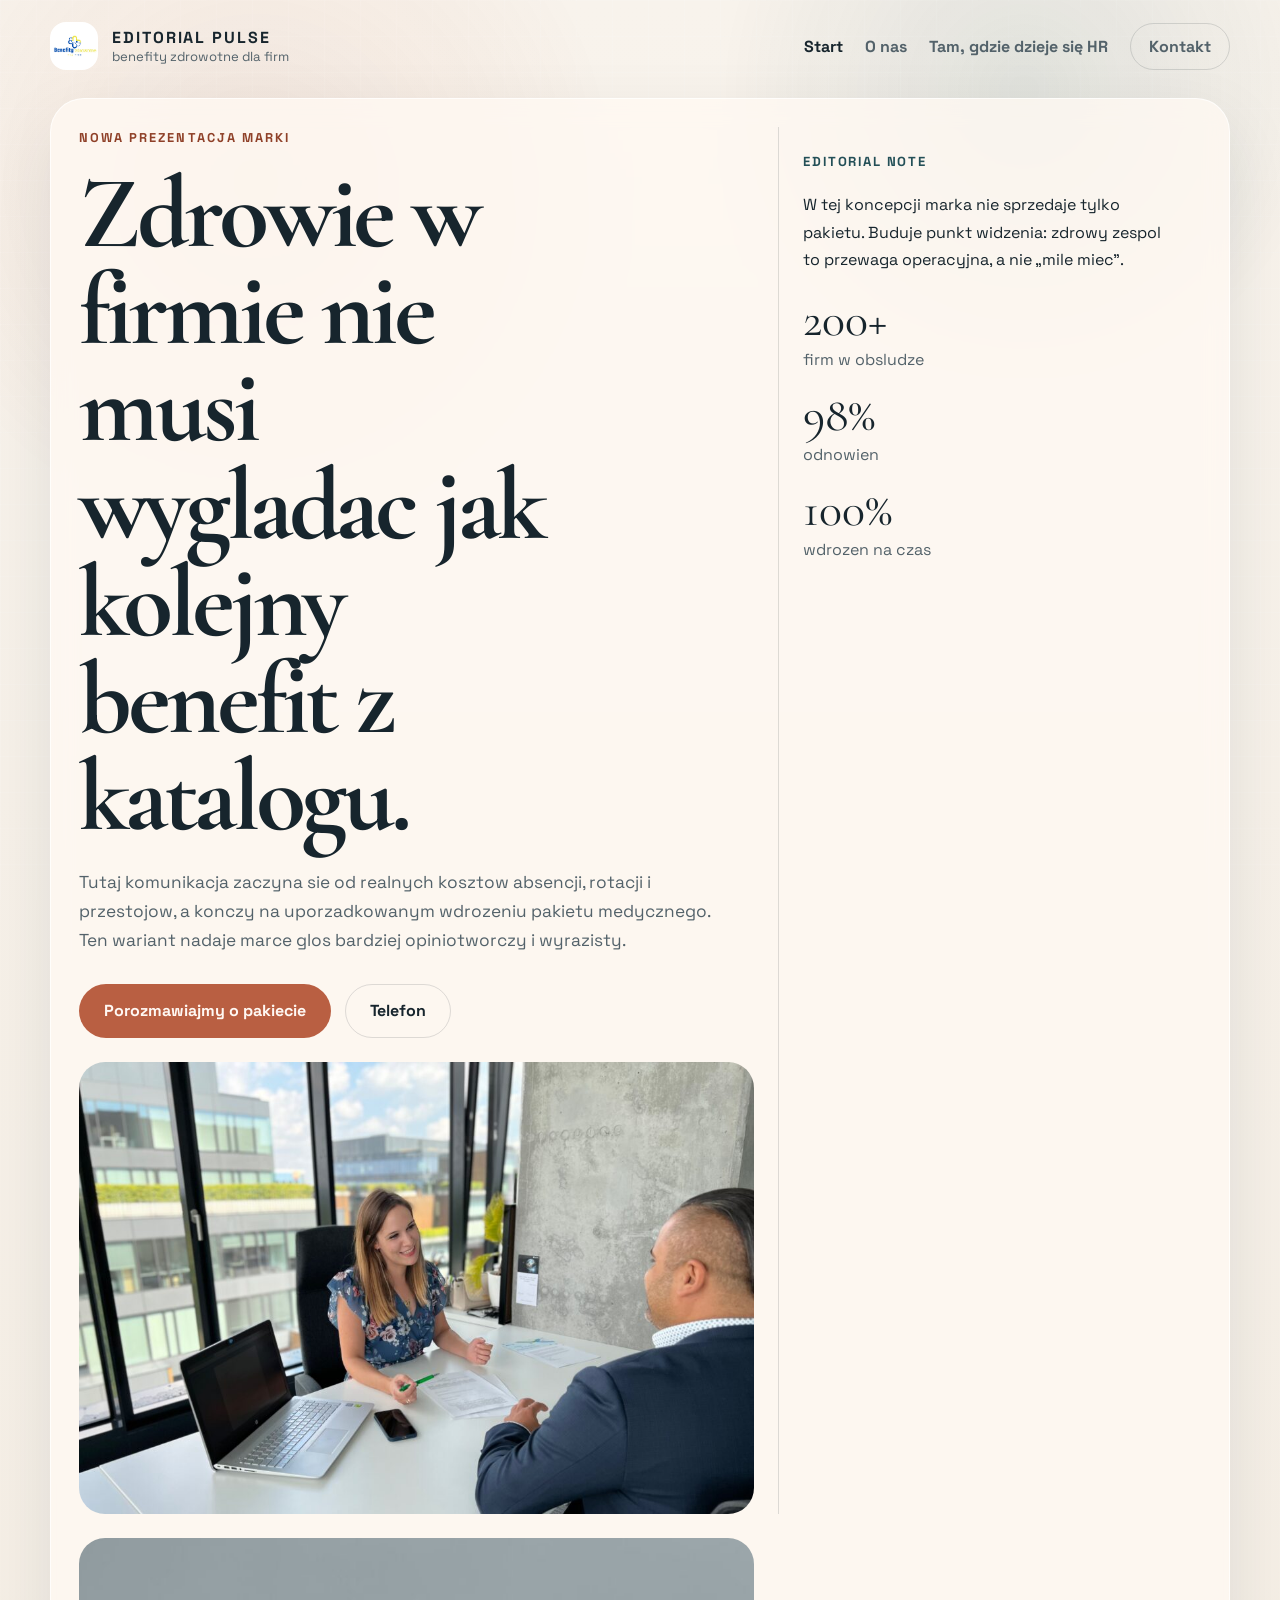
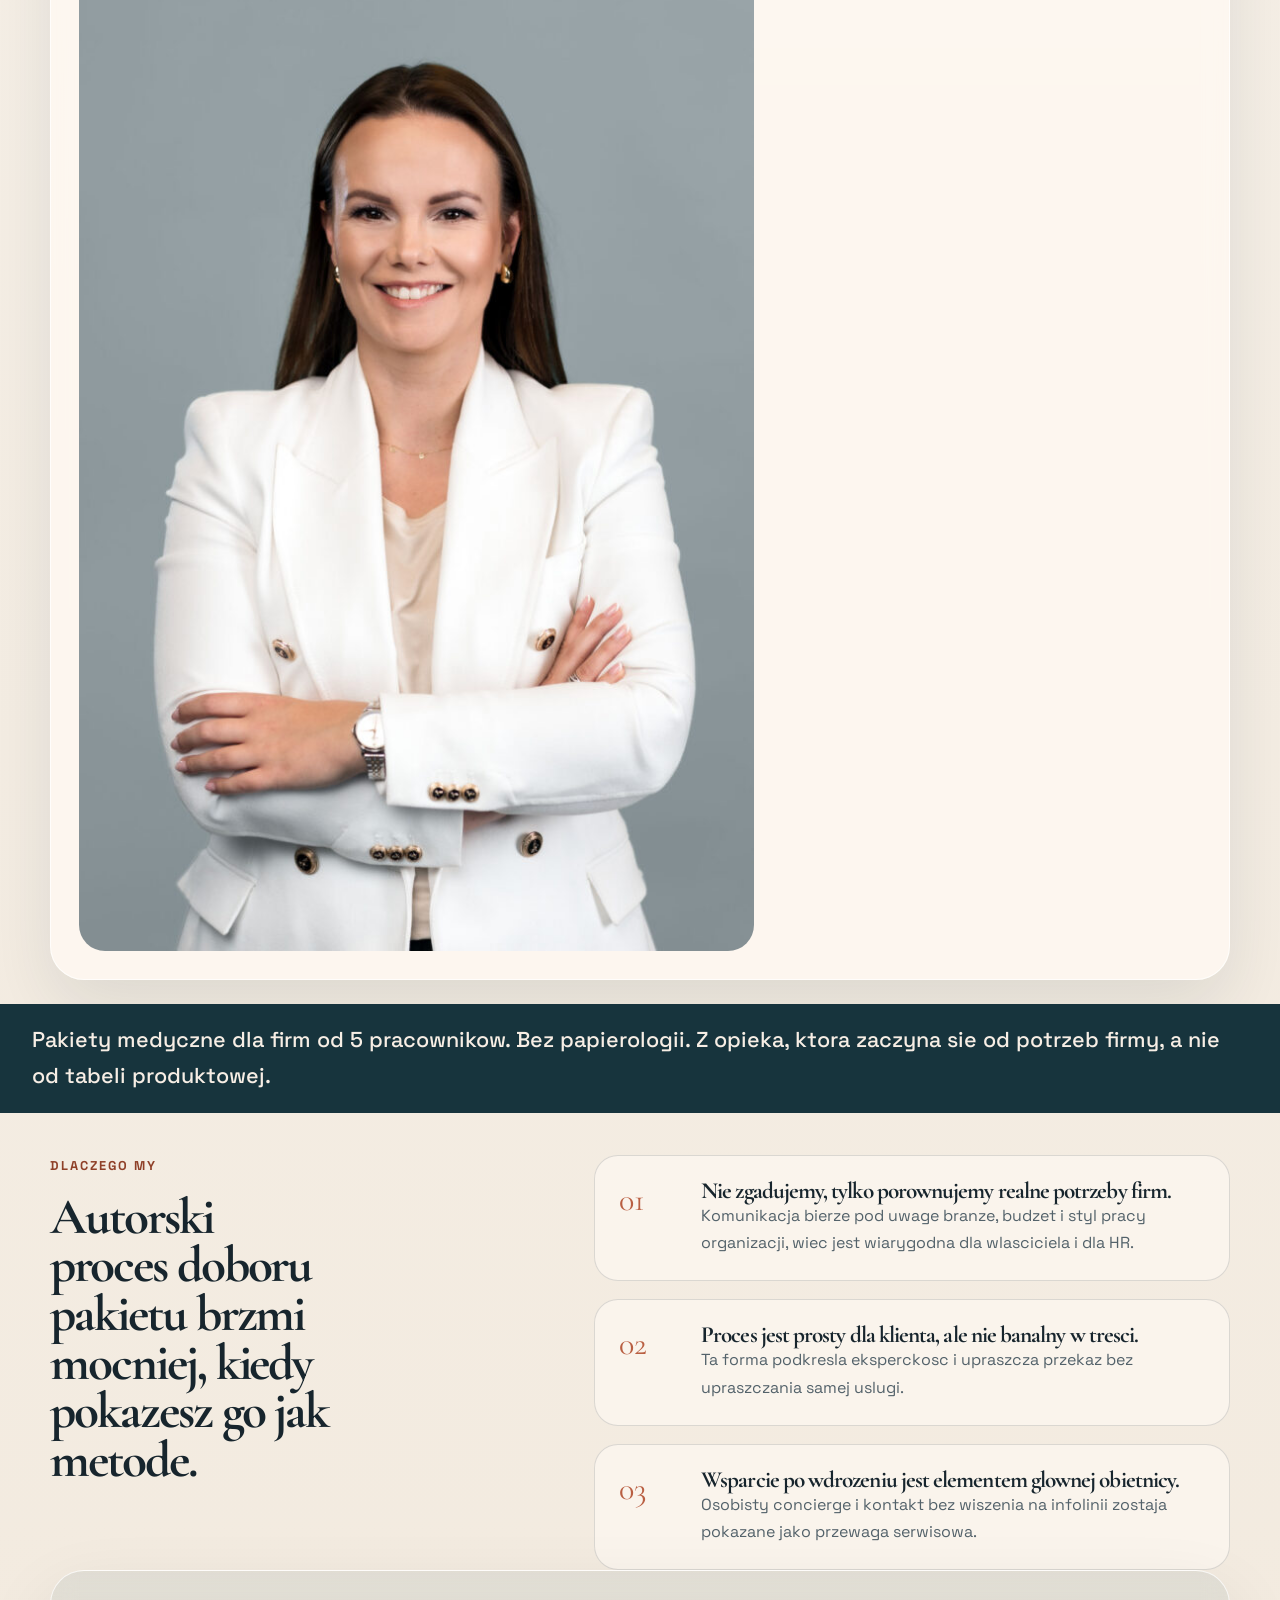
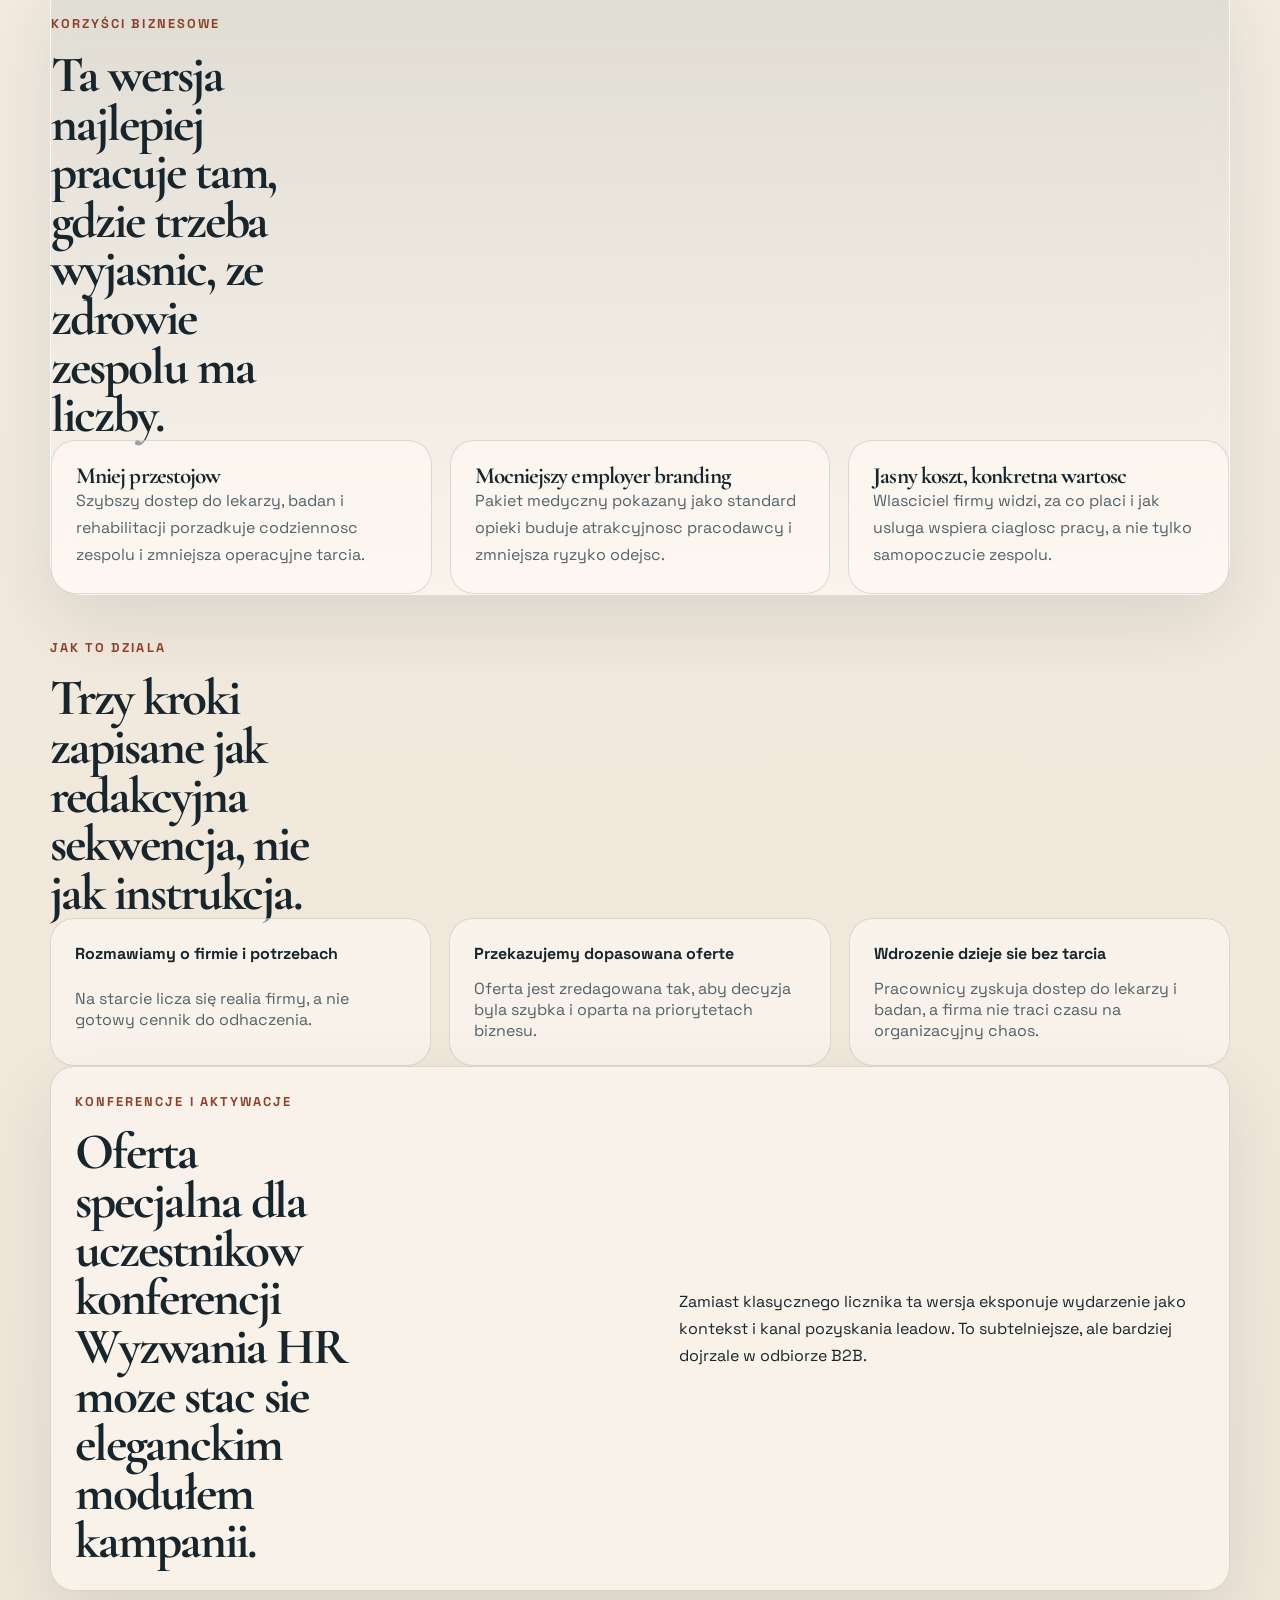
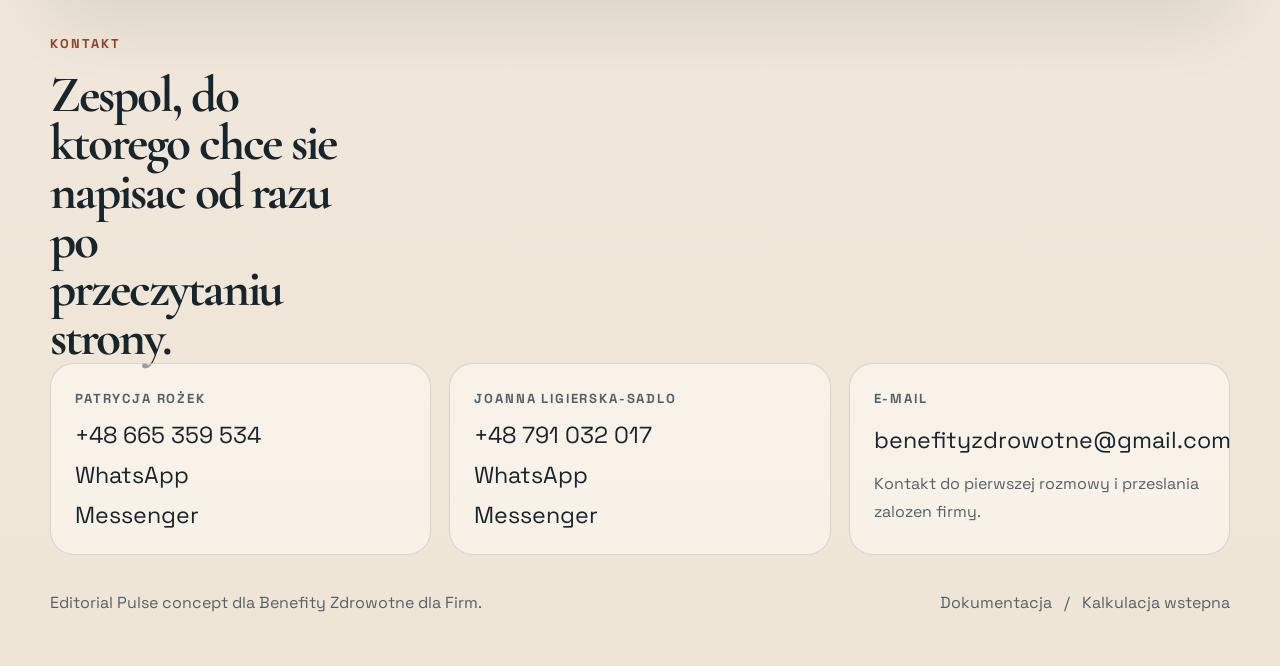
==== index.html @ e49cfc61 "Initial Editorial Pulse concept" ====
<!doctype html>
<html lang="pl">
<head>
  <meta charset="utf-8">
  <meta name="viewport" content="width=device-width, initial-scale=1">
  <title>Benefity Zdrowotne dla Firm | Editorial Pulse</title>
  <meta name="description" content="Editorial Pulse pokazuje markę bardziej opiniotwórczo i storytellingowo, z mocną typografią i nowoczesną narracją B2B.">
  <link rel="preconnect" href="https://fonts.googleapis.com">
  <link rel="preconnect" href="https://fonts.gstatic.com" crossorigin>
  <link href="https://fonts.googleapis.com/css2?family=Cormorant+Garamond:wght@500;600;700&family=Space+Grotesk:wght@400;500;700&display=swap" rel="stylesheet">
  <link rel="stylesheet" href="styles.css">
</head>
<body class="theme-editorial page-home">
  <div class="paper-noise"></div>
  <header class="site-header">
    <a class="brand" href="index.html">
      <img src="assets/Projekt-bez-nazwy.png" alt="Benefity Zdrowotne dla Firm">
      <div>
        <strong>Editorial Pulse</strong>
        <span>benefity zdrowotne dla firm</span>
      </div>
    </a>
    <button class="nav-toggle" type="button" aria-expanded="false" aria-controls="site-nav">Menu</button>
    <nav class="site-nav" id="site-nav" aria-label="Główna nawigacja">
      <a class="active" href="index.html">Start</a>
      <a href="o-nas.html">O nas</a>
      <a href="tam-gdzie-dzieje-sie-hr.html">Tam, gdzie dzieje się HR</a>
      <a class="cta-link" href="#kontakt">Kontakt</a>
    </nav>
  </header>

  <main>
    <section class="hero hero-editorial frame">
      <div class="hero-main">
        <p class="kicker">Nowa prezentacja marki</p>
        <h1>Zdrowie w firmie nie musi wygladac jak kolejny benefit z katalogu.</h1>
        <p class="lead">Tutaj komunikacja zaczyna sie od realnych kosztow absencji, rotacji i przestojow, a konczy na uporzadkowanym wdrozeniu pakietu medycznego. Ten wariant nadaje marce glos bardziej opiniotworczy i wyrazisty.</p>
        <div class="hero-actions">
          <a class="button" href="mailto:benefityzdrowotne@gmail.com">Porozmawiajmy o pakiecie</a>
          <a class="button button-light" href="tel:+48665359534">Telefon</a>
        </div>
      </div>
      <aside class="hero-sidebar">
        <p class="sidebar-label">Editorial note</p>
        <p>W tej koncepcji marka nie sprzedaje tylko pakietu. Buduje punkt widzenia: zdrowy zespol to przewaga operacyjna, a nie „mile miec”.</p>
        <dl>
          <div><dt>200+</dt><dd>firm w obsludze</dd></div>
          <div><dt>98%</dt><dd>odnowien</dd></div>
          <div><dt>100%</dt><dd>wdrozen na czas</dd></div>
        </dl>
      </aside>
      <div class="hero-art hero-art-left">
        <img src="assets/123-1024x686.jpeg" alt="Rozmowa biznesowa">
      </div>
      <div class="hero-art hero-art-right">
        <img src="assets/0Z7A8137-683x1024.jpg" alt="Ekspertka Benefity Zdrowotne dla Firm">
      </div>
    </section>

    <section class="editorial-strip">
      <p>Pakiety medyczne dla firm od 5 pracownikow. Bez papierologii. Z opieka, ktora zaczyna sie od potrzeb firmy, a nie od tabeli produktowej.</p>
    </section>

    <section class="content-block two-column">
      <div class="section-intro">
        <p class="kicker">Dlaczego my</p>
        <h2>Autorski proces doboru pakietu brzmi mocniej, kiedy pokazesz go jak metode.</h2>
      </div>
      <div class="story-list">
        <article>
          <span>01</span>
          <div>
            <h3>Nie zgadujemy, tylko porownujemy realne potrzeby firm.</h3>
            <p>Komunikacja bierze pod uwage branze, budzet i styl pracy organizacji, wiec jest wiarygodna dla wlasciciela i dla HR.</p>
          </div>
        </article>
        <article>
          <span>02</span>
          <div>
            <h3>Proces jest prosty dla klienta, ale nie banalny w tresci.</h3>
            <p>Ta forma podkresla eksperckosc i upraszcza przekaz bez upraszczania samej uslugi.</p>
          </div>
        </article>
        <article>
          <span>03</span>
          <div>
            <h3>Wsparcie po wdrozeniu jest elementem glownej obietnicy.</h3>
            <p>Osobisty concierge i kontakt bez wiszenia na infolinii zostaja pokazane jako przewaga serwisowa.</p>
          </div>
        </article>
      </div>
    </section>

    <section class="content-block frame accent-frame">
      <div class="section-intro compact">
        <p class="kicker">Korzyści biznesowe</p>
        <h2>Ta wersja najlepiej pracuje tam, gdzie trzeba wyjasnic, ze zdrowie zespolu ma liczby.</h2>
      </div>
      <div class="benefit-editorial">
        <article>
          <h3>Mniej przestojow</h3>
          <p>Szybszy dostep do lekarzy, badan i rehabilitacji porzadkuje codziennosc zespolu i zmniejsza operacyjne tarcia.</p>
        </article>
        <article>
          <h3>Mocniejszy employer branding</h3>
          <p>Pakiet medyczny pokazany jako standard opieki buduje atrakcyjnosc pracodawcy i zmniejsza ryzyko odejsc.</p>
        </article>
        <article>
          <h3>Jasny koszt, konkretna wartosc</h3>
          <p>Wlasciciel firmy widzi, za co placi i jak usluga wspiera ciaglosc pracy, a nie tylko samopoczucie zespolu.</p>
        </article>
      </div>
    </section>

    <section class="content-block process-block">
      <div class="section-intro compact">
        <p class="kicker">Jak to dziala</p>
        <h2>Trzy kroki zapisane jak redakcyjna sekwencja, nie jak instrukcja.</h2>
      </div>
      <ol class="process-list">
        <li>
          <strong>Rozmawiamy o firmie i potrzebach</strong>
          <span>Na starcie licza się realia firmy, a nie gotowy cennik do odhaczenia.</span>
        </li>
        <li>
          <strong>Przekazujemy dopasowana oferte</strong>
          <span>Oferta jest zredagowana tak, aby decyzja byla szybka i oparta na priorytetach biznesu.</span>
        </li>
        <li>
          <strong>Wdrozenie dzieje sie bez tarcia</strong>
          <span>Pracownicy zyskuja dostep do lekarzy i badan, a firma nie traci czasu na organizacyjny chaos.</span>
        </li>
      </ol>
    </section>

    <section class="content-block promo-banner frame">
      <div>
        <p class="kicker">Konferencje i aktywacje</p>
        <h2>Oferta specjalna dla uczestnikow konferencji Wyzwania HR moze stac sie eleganckim modułem kampanii.</h2>
      </div>
      <p>Zamiast klasycznego licznika ta wersja eksponuje wydarzenie jako kontekst i kanal pozyskania leadow. To subtelniejsze, ale bardziej dojrzale w odbiorze B2B.</p>
    </section>

    <section class="content-block contacts-block" id="kontakt">
      <div class="section-intro compact">
        <p class="kicker">Kontakt</p>
        <h2>Zespol, do ktorego chce sie napisac od razu po przeczytaniu strony.</h2>
      </div>
      <div class="contact-columns">
        <article>
          <p class="person-label">Patrycja Rożek</p>
          <a href="tel:+48665359534">+48 665 359 534</a>
          <a href="https://wa.me/48665359534">WhatsApp</a>
          <a href="https://m.me/100070211612275">Messenger</a>
        </article>
        <article>
          <p class="person-label">Joanna Ligierska-Sadlo</p>
          <a href="tel:+48791032017">+48 791 032 017</a>
          <a href="https://wa.me/48791032017">WhatsApp</a>
          <a href="https://m.me/100078551106456">Messenger</a>
        </article>
        <article>
          <p class="person-label">E-mail</p>
          <a href="mailto:benefityzdrowotne@gmail.com">benefityzdrowotne@gmail.com</a>
          <p>Kontakt do pierwszej rozmowy i przeslania zalozen firmy.</p>
        </article>
      </div>
    </section>
  </main>

  <footer class="site-footer">
    <p>Editorial Pulse concept dla Benefity Zdrowotne dla Firm.</p>
    <p><a href="docs/DOKUMENTACJA.md">Dokumentacja</a> <span>/</span> <a href="docs/KALKULACJA-WSTEPNA.md">Kalkulacja wstepna</a></p>
  </footer>

  <script src="script.js"></script>
</body>
</html>
---- styles.css ----
:root {
  --paper: #f4efe7;
  --paper-deep: #e9decb;
  --ink: #17252d;
  --ink-soft: #53626a;
  --accent: #b95f42;
  --accent-dark: #8f4028;
  --teal: #234f57;
  --frame: rgba(255, 249, 243, 0.78);
  --line: rgba(23, 37, 45, 0.14);
  --shadow: 0 28px 70px rgba(23, 37, 45, 0.1);
  --radius-xl: 34px;
  --radius-lg: 24px;
  --radius-md: 18px;
  --container: min(1180px, calc(100vw - 40px));
}

* {
  box-sizing: border-box;
}

body {
  margin: 0;
  color: var(--ink);
  font-family: "Space Grotesk", sans-serif;
  background: linear-gradient(180deg, #f8f3ec 0%, #efe5d7 100%);
}

.paper-noise {
  position: fixed;
  inset: 0;
  background:
    radial-gradient(circle at 20% 20%, rgba(185, 95, 66, 0.1), transparent 30%),
    radial-gradient(circle at 80% 10%, rgba(35, 79, 87, 0.12), transparent 24%),
    linear-gradient(rgba(255, 255, 255, 0.12) 1px, transparent 1px),
    linear-gradient(90deg, rgba(255, 255, 255, 0.12) 1px, transparent 1px);
  background-size: auto, auto, 36px 36px, 36px 36px;
  opacity: 0.9;
  pointer-events: none;
}

img {
  display: block;
  max-width: 100%;
}

a {
  color: inherit;
  text-decoration: none;
}

p {
  margin: 0;
  line-height: 1.7;
}

h1,
h2,
h3 {
  margin: 0;
  font-family: "Cormorant Garamond", serif;
  line-height: 0.95;
  letter-spacing: -0.04em;
}

.site-header,
.site-footer,
main > section,
.content-block {
  width: var(--container);
  margin-inline: auto;
  position: relative;
  z-index: 1;
}

.site-header {
  display: flex;
  align-items: center;
  justify-content: space-between;
  gap: 20px;
  padding: 22px 0 10px;
}

.brand {
  display: inline-flex;
  align-items: center;
  gap: 14px;
}

.brand img {
  width: 48px;
  height: 48px;
  border-radius: 16px;
}

.brand strong,
.brand span {
  display: block;
}

.brand strong {
  font-size: 1rem;
  letter-spacing: 0.12em;
  text-transform: uppercase;
}

.brand span {
  color: var(--ink-soft);
  font-size: 0.82rem;
}

.site-nav {
  display: flex;
  gap: 22px;
  align-items: center;
}

.site-nav a {
  font-weight: 700;
  color: var(--ink-soft);
}

.site-nav a.active,
.site-nav a:hover {
  color: var(--ink);
}

.cta-link {
  padding: 12px 18px;
  border-radius: 999px;
  border: 1px solid var(--line);
  color: var(--ink);
}

.nav-toggle {
  display: none;
}

.frame {
  padding: 28px;
  border-radius: var(--radius-xl);
  border: 1px solid rgba(255, 255, 255, 0.75);
  background: var(--frame);
  box-shadow: var(--shadow);
  backdrop-filter: blur(12px);
}

.hero-editorial {
  display: grid;
  grid-template-columns: 1.15fr 0.72fr;
  gap: 24px;
  margin-top: 18px;
}

.hero-main {
  grid-column: 1;
  grid-row: 1;
  padding-right: 12px;
}

.hero-main h1,
.page-head h1 {
  font-size: clamp(3.5rem, 8vw, 6.6rem);
  max-width: 10ch;
}

.lead,
.page-head p:last-child {
  margin-top: 22px;
  max-width: 64ch;
  color: var(--ink-soft);
  font-size: 1.08rem;
}

.kicker {
  margin-bottom: 16px;
  color: var(--accent-dark);
  font-size: 0.8rem;
  font-weight: 700;
  letter-spacing: 0.16em;
  text-transform: uppercase;
}

.hero-actions {
  display: flex;
  flex-wrap: wrap;
  gap: 14px;
  margin-top: 28px;
}

.button {
  display: inline-flex;
  align-items: center;
  justify-content: center;
  min-height: 54px;
  padding: 0 24px;
  border-radius: 999px;
  border: 1px solid transparent;
  background: var(--accent);
  color: #fff8f3;
  font-weight: 700;
}

.button-light {
  background: transparent;
  border-color: var(--line);
  color: var(--ink);
}

.hero-sidebar {
  grid-column: 2;
  grid-row: 1 / span 2;
  display: grid;
  align-content: start;
  gap: 18px;
  padding: 24px;
  border-left: 1px solid var(--line);
}

.sidebar-label,
.person-label {
  color: var(--teal);
  font-size: 0.82rem;
  font-weight: 700;
  letter-spacing: 0.14em;
  text-transform: uppercase;
}

.hero-sidebar dl,
.stats-spread dl {
  display: grid;
  gap: 16px;
  margin: 0;
}

.hero-sidebar dt,
.stats-spread dt {
  font-family: "Cormorant Garamond", serif;
  font-size: 3rem;
}

.hero-sidebar dd,
.stats-spread dd {
  margin: 0;
  color: var(--ink-soft);
}

.hero-art {
  overflow: hidden;
  border-radius: 26px;
}

.hero-art img {
  width: 100%;
  height: 100%;
  object-fit: cover;
}

.hero-art-left {
  min-height: 320px;
}

.hero-art-right {
  min-height: 460px;
}

.editorial-strip {
  width: 100%;
  margin-top: 24px;
  padding: 18px 32px;
  background: #17343d;
  color: #f7eee5;
  font-size: clamp(1rem, 2vw, 1.35rem);
  font-weight: 500;
}

.content-block {
  padding: 42px 0 0;
}

.two-column,
.event-layout,
.team-spread,
.stats-spread {
  display: grid;
  grid-template-columns: 0.9fr 1.1fr;
  gap: 24px;
}

.section-intro h2,
.promo-banner h2,
.event-copy h2,
.profile-card h2 {
  font-size: clamp(2.4rem, 4vw, 4.1rem);
  max-width: 12ch;
}

.story-list,
.benefit-editorial,
.process-list,
.contact-columns,
.event-grid {
  display: grid;
  gap: 18px;
}

.story-list article,
.benefit-editorial article,
.process-list li,
.contact-columns article,
.profile-card,
.stats-spread,
.page-head,
.promo-banner {
  padding: 24px;
  border-radius: var(--radius-lg);
  border: 1px solid var(--line);
  background: rgba(255, 250, 245, 0.58);
}

.story-list article {
  display: grid;
  grid-template-columns: 64px 1fr;
  gap: 18px;
}

.story-list span,
.process-list strong::before {
  color: var(--accent);
  font-size: 2rem;
  font-family: "Cormorant Garamond", serif;
}

.story-list h3,
.benefit-editorial h3,
.contact-columns a,
.profile-card a {
  font-size: 1.45rem;
}

.story-list p,
.benefit-editorial p,
.contact-columns p,
.process-list span,
.profile-card p {
  color: var(--ink-soft);
}

.benefit-editorial {
  grid-template-columns: repeat(3, minmax(0, 1fr));
}

.accent-frame {
  background: linear-gradient(180deg, rgba(35, 79, 87, 0.09) 0%, rgba(255, 250, 245, 0.62) 100%);
}

.process-list {
  list-style: none;
  padding: 0;
  margin: 0;
  grid-template-columns: repeat(3, minmax(0, 1fr));
}

.process-list li {
  display: grid;
  gap: 14px;
}

.promo-banner {
  display: grid;
  grid-template-columns: 1.05fr 0.95fr;
  gap: 22px;
  align-items: center;
}

.contact-columns {
  grid-template-columns: repeat(3, minmax(0, 1fr));
}

.contact-columns article {
  display: grid;
  gap: 10px;
}

.profile-card {
  display: grid;
  grid-template-columns: 1fr 1fr;
  gap: 18px;
  align-items: center;
}

.profile-card-large {
  grid-template-columns: 320px 1fr;
}

.profile-card img {
  width: 100%;
  min-height: 320px;
  height: 100%;
  object-fit: cover;
  border-radius: 22px;
}

.stats-spread {
  align-items: start;
}

.stats-spread dl {
  grid-template-columns: repeat(2, minmax(0, 1fr));
}

.event-grid {
  grid-template-columns: repeat(4, minmax(0, 1fr));
}

.event-grid img {
  width: 100%;
  aspect-ratio: 1;
  object-fit: cover;
  border-radius: 22px;
  box-shadow: 0 18px 40px rgba(23, 37, 45, 0.08);
}

.site-footer {
  display: flex;
  justify-content: space-between;
  gap: 24px;
  padding: 34px 0 50px;
  color: var(--ink-soft);
}

.site-footer span {
  margin-inline: 8px;
}

@media (max-width: 1040px) {
  .hero-editorial,
  .two-column,
  .event-layout,
  .team-spread,
  .stats-spread,
  .promo-banner,
  .profile-card,
  .profile-card-large {
    grid-template-columns: 1fr;
  }

  .benefit-editorial,
  .process-list,
  .contact-columns,
  .event-grid {
    grid-template-columns: repeat(2, minmax(0, 1fr));
  }

  .hero-sidebar {
    grid-column: auto;
    grid-row: auto;
    border-left: 0;
    border-top: 1px solid var(--line);
    padding-inline: 0;
    padding-bottom: 0;
  }
}

@media (max-width: 860px) {
  .nav-toggle {
    display: inline-flex;
    align-items: center;
    justify-content: center;
    min-height: 44px;
    padding: 0 16px;
    border-radius: 999px;
    border: 1px solid var(--line);
    background: rgba(255, 255, 255, 0.7);
  }

  .site-header {
    flex-wrap: wrap;
  }

  .site-nav {
    display: none;
    width: 100%;
    flex-direction: column;
    align-items: stretch;
  }

  .site-nav.is-open {
    display: flex;
  }

  .hero-main h1,
  .page-head h1 {
    max-width: none;
  }
}

@media (max-width: 640px) {
  .site-header,
  .site-footer,
  main > section,
  .content-block {
    width: min(100vw - 24px, var(--container));
  }

  .frame,
  .story-list article,
  .benefit-editorial article,
  .process-list li,
  .contact-columns article,
  .profile-card,
  .stats-spread,
  .page-head,
  .promo-banner {
    padding: 20px;
  }

  .benefit-editorial,
  .process-list,
  .contact-columns,
  .event-grid,
  .stats-spread dl {
    grid-template-columns: 1fr;
  }

  .site-footer {
    flex-direction: column;
  }
}
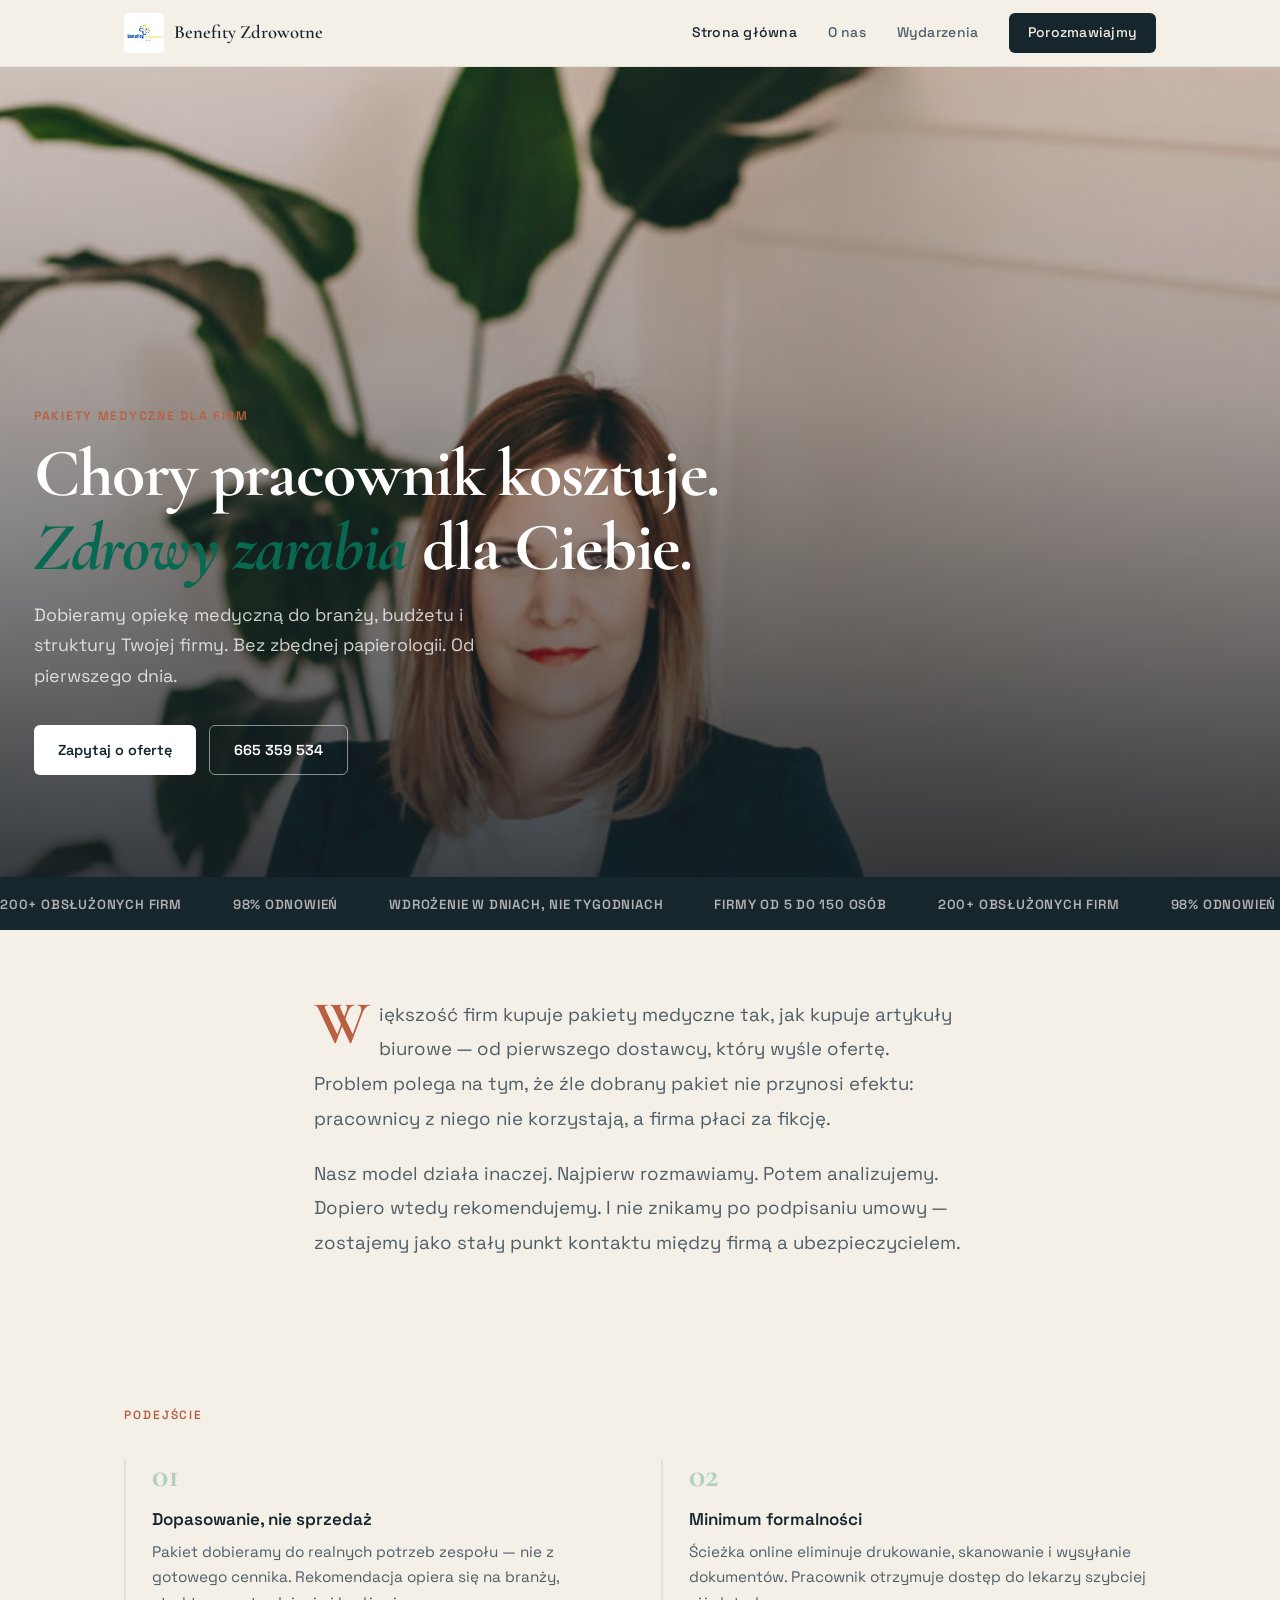
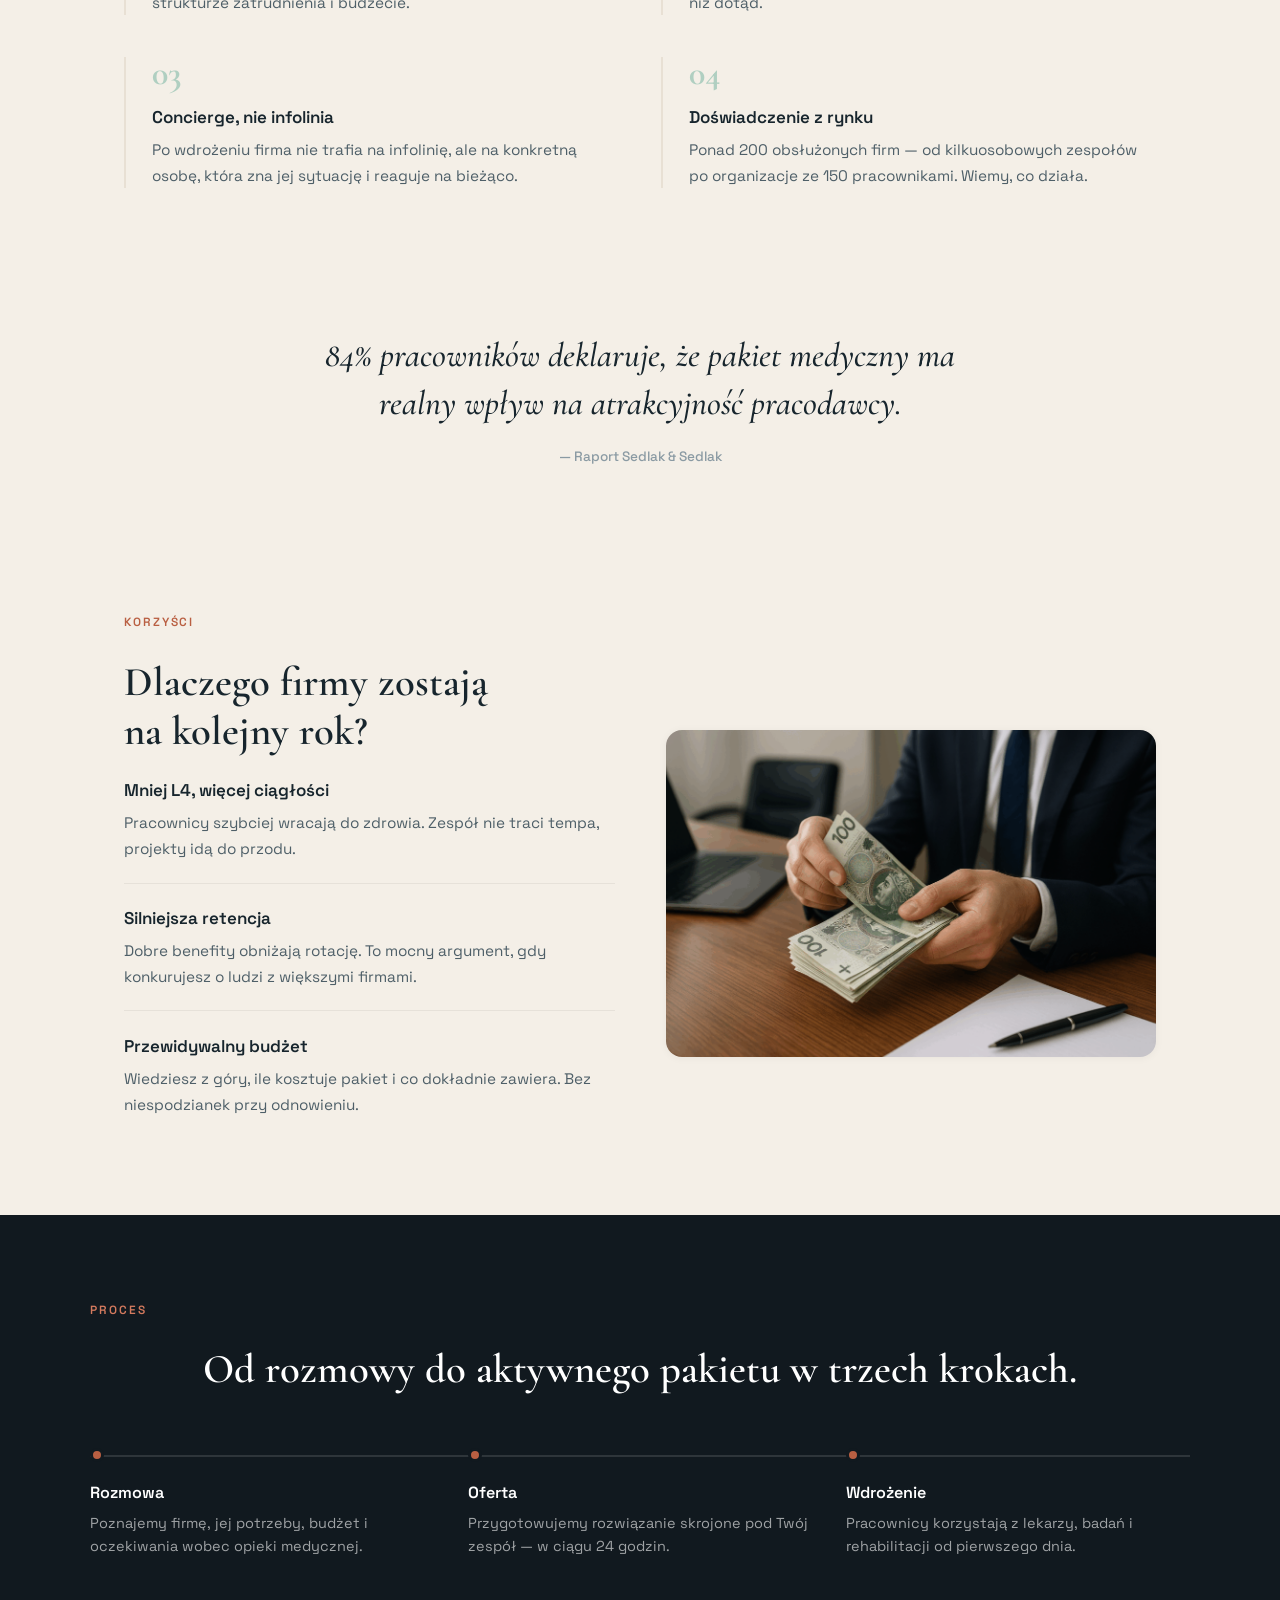
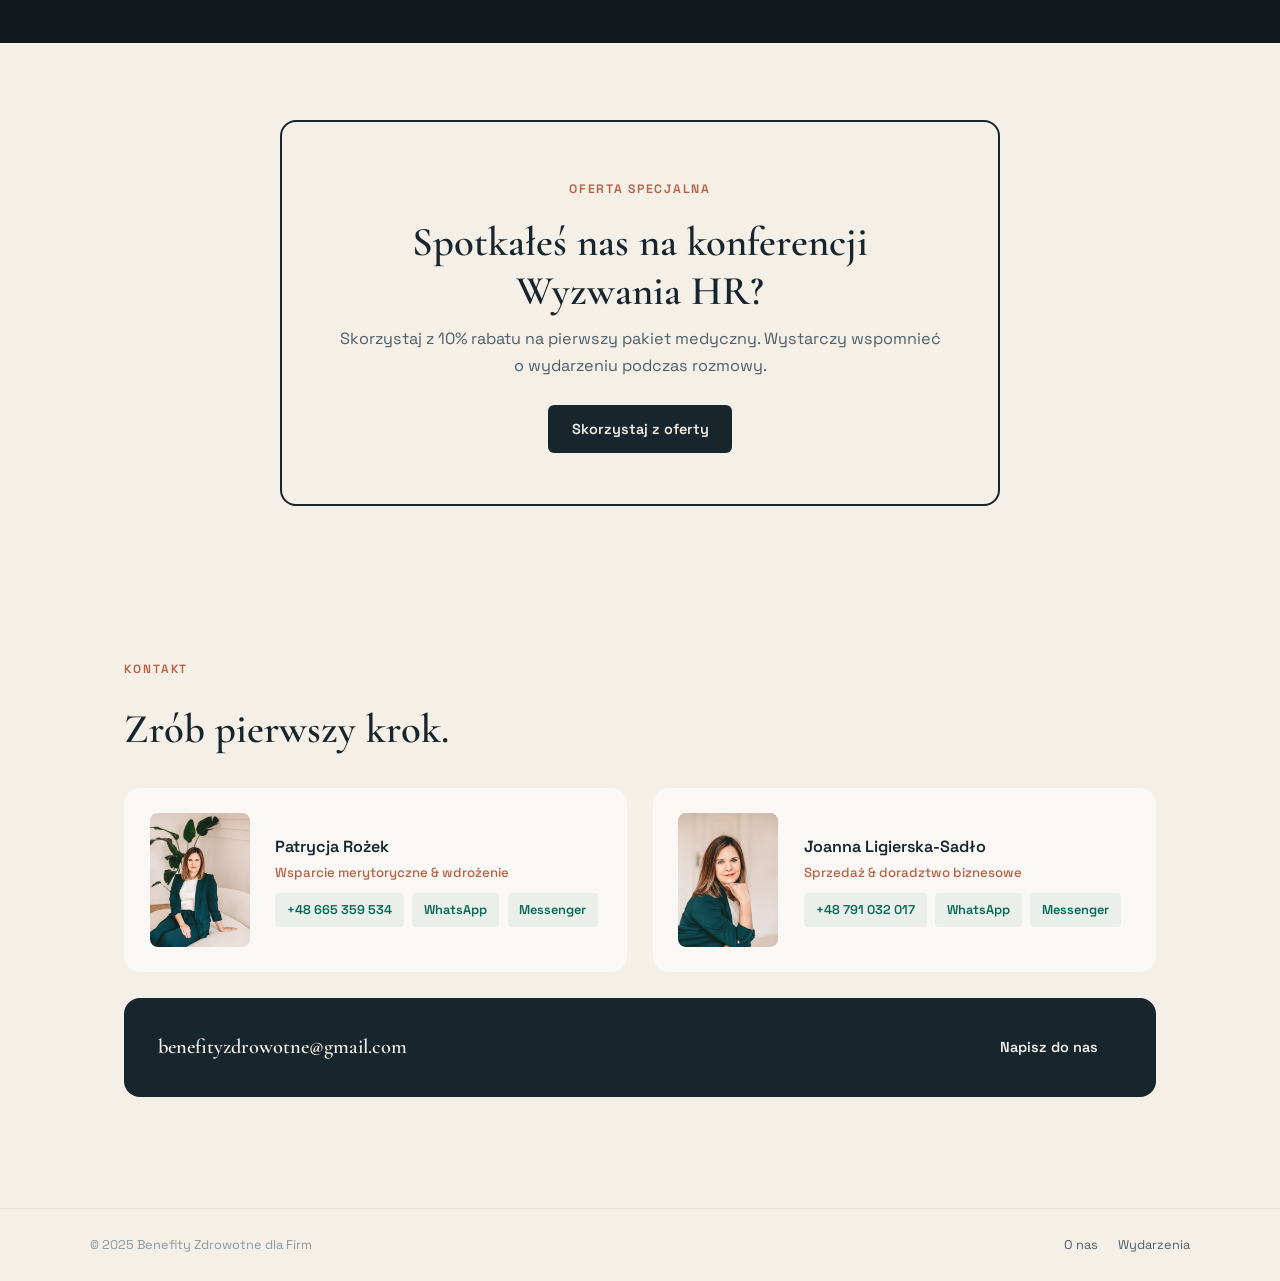
==== commit f05e3557: "Kompletna przebudowa: perfekcyjny polski, animacje, nowy design" ====
--- a/index.html
+++ b/index.html
@@ -3,176 +3,214 @@
 <head>
   <meta charset="utf-8">
   <meta name="viewport" content="width=device-width, initial-scale=1">
-  <title>Benefity Zdrowotne dla Firm | Editorial Pulse</title>
-  <meta name="description" content="Editorial Pulse pokazuje markę bardziej opiniotwórczo i storytellingowo, z mocną typografią i nowoczesną narracją B2B.">
+  <title>Benefity Zdrowotne dla Firm — Opieka zdrowotna, która działa</title>
+  <meta name="description" content="Pakiety medyczne dla firm od 5 pracowników. Autorski proces doboru, szybkie wdrożenie, osobisty concierge. 200+ obsłużonych firm.">
+  <link rel="icon" href="assets/Projekt-bez-nazwy.png" type="image/png">
   <link rel="preconnect" href="https://fonts.googleapis.com">
   <link rel="preconnect" href="https://fonts.gstatic.com" crossorigin>
-  <link href="https://fonts.googleapis.com/css2?family=Cormorant+Garamond:wght@500;600;700&family=Space+Grotesk:wght@400;500;700&display=swap" rel="stylesheet">
+  <link href="https://fonts.googleapis.com/css2?family=Cormorant+Garamond:ital,wght@0,500;0,600;0,700;1,500&family=Space+Grotesk:wght@400;500;600;700&display=swap" rel="stylesheet">
   <link rel="stylesheet" href="styles.css">
 </head>
-<body class="theme-editorial page-home">
-  <div class="paper-noise"></div>
+<body>
+
   <header class="site-header">
-    <a class="brand" href="index.html">
-      <img src="assets/Projekt-bez-nazwy.png" alt="Benefity Zdrowotne dla Firm">
-      <div>
-        <strong>Editorial Pulse</strong>
-        <span>benefity zdrowotne dla firm</span>
-      </div>
-    </a>
-    <button class="nav-toggle" type="button" aria-expanded="false" aria-controls="site-nav">Menu</button>
-    <nav class="site-nav" id="site-nav" aria-label="Główna nawigacja">
-      <a class="active" href="index.html">Start</a>
-      <a href="o-nas.html">O nas</a>
-      <a href="tam-gdzie-dzieje-sie-hr.html">Tam, gdzie dzieje się HR</a>
-      <a class="cta-link" href="#kontakt">Kontakt</a>
-    </nav>
+    <div class="header-inner">
+      <a class="brand" href="index.html">
+        <img src="assets/Projekt-bez-nazwy.png" alt="Benefity Zdrowotne" width="40" height="40">
+        <span class="brand-name">Benefity Zdrowotne</span>
+      </a>
+      <button class="nav-toggle" type="button" aria-expanded="false" aria-label="Menu">
+        <span></span><span></span>
+      </button>
+      <nav class="site-nav" id="site-nav">
+        <a href="index.html" class="active">Strona główna</a>
+        <a href="o-nas.html">O nas</a>
+        <a href="tam-gdzie-dzieje-sie-hr.html">Wydarzenia</a>
+        <a class="nav-cta" href="#kontakt">Porozmawiajmy</a>
+      </nav>
+    </div>
   </header>
 
   <main>
-    <section class="hero hero-editorial frame">
-      <div class="hero-main">
-        <p class="kicker">Nowa prezentacja marki</p>
-        <h1>Zdrowie w firmie nie musi wygladac jak kolejny benefit z katalogu.</h1>
-        <p class="lead">Tutaj komunikacja zaczyna sie od realnych kosztow absencji, rotacji i przestojow, a konczy na uporzadkowanym wdrozeniu pakietu medycznego. Ten wariant nadaje marce glos bardziej opiniotworczy i wyrazisty.</p>
+    <!-- HERO — editorial full-bleed -->
+    <section class="hero">
+      <div class="hero-bg">
+        <img src="assets/patrycja-1-768x1152.jpg" alt="" aria-hidden="true">
+      </div>
+      <div class="hero-overlay"></div>
+      <div class="hero-content reveal">
+        <span class="kicker">Pakiety medyczne dla firm</span>
+        <h1>Chory pracownik kosztuje.<br><em>Zdrowy zarabia</em> dla Ciebie.</h1>
+        <p>Dobieramy opiekę medyczną do branży, budżetu i struktury Twojej firmy. Bez zbędnej papierologii. Od pierwszego dnia.</p>
         <div class="hero-actions">
-          <a class="button" href="mailto:benefityzdrowotne@gmail.com">Porozmawiajmy o pakiecie</a>
-          <a class="button button-light" href="tel:+48665359534">Telefon</a>
+          <a class="btn btn-light" href="mailto:benefityzdrowotne@gmail.com">Zapytaj o ofertę</a>
+          <a class="btn btn-ghost" href="tel:+48665359534">665 359 534</a>
         </div>
       </div>
-      <aside class="hero-sidebar">
-        <p class="sidebar-label">Editorial note</p>
-        <p>W tej koncepcji marka nie sprzedaje tylko pakietu. Buduje punkt widzenia: zdrowy zespol to przewaga operacyjna, a nie „mile miec”.</p>
-        <dl>
-          <div><dt>200+</dt><dd>firm w obsludze</dd></div>
-          <div><dt>98%</dt><dd>odnowien</dd></div>
-          <div><dt>100%</dt><dd>wdrozen na czas</dd></div>
-        </dl>
-      </aside>
-      <div class="hero-art hero-art-left">
-        <img src="assets/123-1024x686.jpeg" alt="Rozmowa biznesowa">
-      </div>
-      <div class="hero-art hero-art-right">
-        <img src="assets/0Z7A8137-683x1024.jpg" alt="Ekspertka Benefity Zdrowotne dla Firm">
-      </div>
-    </section>
-
-    <section class="editorial-strip">
-      <p>Pakiety medyczne dla firm od 5 pracownikow. Bez papierologii. Z opieka, ktora zaczyna sie od potrzeb firmy, a nie od tabeli produktowej.</p>
-    </section>
-
-    <section class="content-block two-column">
-      <div class="section-intro">
-        <p class="kicker">Dlaczego my</p>
-        <h2>Autorski proces doboru pakietu brzmi mocniej, kiedy pokazesz go jak metode.</h2>
-      </div>
-      <div class="story-list">
-        <article>
-          <span>01</span>
+    </section>
+
+    <!-- MARQUEE -->
+    <div class="ticker reveal">
+      <div class="ticker-track">
+        <span>200+ obsłużonych firm</span>
+        <span>98% odnowień</span>
+        <span>Wdrożenie w dniach, nie tygodniach</span>
+        <span>Firmy od 5 do 150 osób</span>
+        <span>200+ obsłużonych firm</span>
+        <span>98% odnowień</span>
+        <span>Wdrożenie w dniach, nie tygodniach</span>
+        <span>Firmy od 5 do 150 osób</span>
+      </div>
+    </div>
+
+    <!-- INTRO TEXT -->
+    <section class="editorial-block reveal">
+      <div class="editorial-inner">
+        <p class="dropcap">Większość firm kupuje pakiety medyczne tak, jak kupuje artykuły biurowe — od pierwszego dostawcy, który wyśle ofertę. Problem polega na tym, że źle dobrany pakiet nie przynosi efektu: pracownicy z niego nie korzystają, a firma płaci za fikcję.</p>
+        <p>Nasz model działa inaczej. Najpierw rozmawiamy. Potem analizujemy. Dopiero wtedy rekomendujemy. I nie znikamy po podpisaniu umowy — zostajemy jako stały punkt kontaktu między firmą a ubezpieczycielem.</p>
+      </div>
+    </section>
+
+    <!-- FEATURES — 2-column editorial -->
+    <section class="section reveal">
+      <div class="section-label">Podejście</div>
+      <div class="feature-grid">
+        <article class="feature">
+          <span class="feature-num">01</span>
+          <h3>Dopasowanie, nie sprzedaż</h3>
+          <p>Pakiet dobieramy do realnych potrzeb zespołu — nie z gotowego cennika. Rekomendacja opiera się na branży, strukturze zatrudnienia i budżecie.</p>
+        </article>
+        <article class="feature">
+          <span class="feature-num">02</span>
+          <h3>Minimum formalności</h3>
+          <p>Ścieżka online eliminuje drukowanie, skanowanie i wysyłanie dokumentów. Pracownik otrzymuje dostęp do lekarzy szybciej niż dotąd.</p>
+        </article>
+        <article class="feature">
+          <span class="feature-num">03</span>
+          <h3>Concierge, nie infolinia</h3>
+          <p>Po wdrożeniu firma nie trafia na infolinię, ale na konkretną osobę, która zna jej sytuację i reaguje na bieżąco.</p>
+        </article>
+        <article class="feature">
+          <span class="feature-num">04</span>
+          <h3>Doświadczenie z rynku</h3>
+          <p>Ponad 200 obsłużonych firm — od kilkuosobowych zespołów po organizacje ze 150 pracownikami. Wiemy, co działa.</p>
+        </article>
+      </div>
+    </section>
+
+    <!-- PULL QUOTE -->
+    <section class="pullquote reveal">
+      <blockquote>
+        <p>84% pracowników deklaruje, że pakiet medyczny ma realny wpływ na atrakcyjność pracodawcy.</p>
+        <cite>— Raport Sedlak &amp; Sedlak</cite>
+      </blockquote>
+    </section>
+
+    <!-- KORZYŚCI -->
+    <section class="section reveal">
+      <div class="section-label">Korzyści</div>
+      <div class="split">
+        <div class="split-text">
+          <h2>Dlaczego firmy zostają<br>na kolejny rok?</h2>
+          <article>
+            <h3>Mniej L4, więcej ciągłości</h3>
+            <p>Pracownicy szybciej wracają do zdrowia. Zespół nie traci tempa, projekty idą do przodu.</p>
+          </article>
+          <article>
+            <h3>Silniejsza retencja</h3>
+            <p>Dobre benefity obniżają rotację. To mocny argument, gdy konkurujesz o ludzi z większymi firmami.</p>
+          </article>
+          <article>
+            <h3>Przewidywalny budżet</h3>
+            <p>Wiedziesz z góry, ile kosztuje pakiet i co dokładnie zawiera. Bez niespodzianek przy odnowieniu.</p>
+          </article>
+        </div>
+        <div class="split-img">
+          <img src="assets/zlotowki-1024x683.png" alt="Korzyści finansowe" loading="lazy">
+        </div>
+      </div>
+    </section>
+
+    <!-- PROCES -->
+    <section class="section section--dark reveal">
+      <div class="section-label section-label--light">Proces</div>
+      <h2 class="text-center light">Od rozmowy do aktywnego pakietu w trzech krokach.</h2>
+      <div class="timeline">
+        <article class="timeline-step">
+          <div class="timeline-marker"></div>
+          <h3>Rozmowa</h3>
+          <p>Poznajemy firmę, jej potrzeby, budżet i oczekiwania wobec opieki medycznej.</p>
+        </article>
+        <article class="timeline-step">
+          <div class="timeline-marker"></div>
+          <h3>Oferta</h3>
+          <p>Przygotowujemy rozwiązanie skrojone pod Twój zespół — w ciągu 24 godzin.</p>
+        </article>
+        <article class="timeline-step">
+          <div class="timeline-marker"></div>
+          <h3>Wdrożenie</h3>
+          <p>Pracownicy korzystają z lekarzy, badań i rehabilitacji od pierwszego dnia.</p>
+        </article>
+      </div>
+    </section>
+
+    <!-- PROMO -->
+    <section class="section promo reveal">
+      <div class="promo-frame">
+        <span class="kicker">Oferta specjalna</span>
+        <h2>Spotkałeś nas na konferencji<br>Wyzwania&nbsp;HR?</h2>
+        <p>Skorzystaj z 10% rabatu na pierwszy pakiet medyczny. Wystarczy wspomnieć o wydarzeniu podczas rozmowy.</p>
+        <a class="btn btn-dark" href="mailto:benefityzdrowotne@gmail.com?subject=Wyzwania HR — oferta specjalna">Skorzystaj z oferty</a>
+      </div>
+    </section>
+
+    <!-- KONTAKT -->
+    <section class="section" id="kontakt">
+      <div class="section-label">Kontakt</div>
+      <h2>Zrób pierwszy krok.</h2>
+      <div class="contact-duo reveal">
+        <article class="contact-card">
+          <img src="assets/patrycja-1-768x1152.jpg" alt="Patrycja Rożek" loading="lazy">
           <div>
-            <h3>Nie zgadujemy, tylko porownujemy realne potrzeby firm.</h3>
-            <p>Komunikacja bierze pod uwage branze, budzet i styl pracy organizacji, wiec jest wiarygodna dla wlasciciela i dla HR.</p>
+            <h3>Patrycja Rożek</h3>
+            <p class="role">Wsparcie merytoryczne &amp; wdrożenie</p>
+            <div class="contact-links">
+              <a href="tel:+48665359534">+48 665 359 534</a>
+              <a href="https://wa.me/48665359534">WhatsApp</a>
+              <a href="https://m.me/100070211612275">Messenger</a>
+            </div>
           </div>
         </article>
-        <article>
-          <span>02</span>
+        <article class="contact-card">
+          <img src="assets/patrycj-2-683x1024.jpg" alt="Joanna Ligierska-Sadło" loading="lazy">
           <div>
-            <h3>Proces jest prosty dla klienta, ale nie banalny w tresci.</h3>
-            <p>Ta forma podkresla eksperckosc i upraszcza przekaz bez upraszczania samej uslugi.</p>
+            <h3>Joanna Ligierska-Sadło</h3>
+            <p class="role">Sprzedaż &amp; doradztwo biznesowe</p>
+            <div class="contact-links">
+              <a href="tel:+48791032017">+48 791 032 017</a>
+              <a href="https://wa.me/48791032017">WhatsApp</a>
+              <a href="https://m.me/100078551106456">Messenger</a>
+            </div>
           </div>
         </article>
-        <article>
-          <span>03</span>
-          <div>
-            <h3>Wsparcie po wdrozeniu jest elementem glownej obietnicy.</h3>
-            <p>Osobisty concierge i kontakt bez wiszenia na infolinii zostaja pokazane jako przewaga serwisowa.</p>
-          </div>
-        </article>
-      </div>
-    </section>
-
-    <section class="content-block frame accent-frame">
-      <div class="section-intro compact">
-        <p class="kicker">Korzyści biznesowe</p>
-        <h2>Ta wersja najlepiej pracuje tam, gdzie trzeba wyjasnic, ze zdrowie zespolu ma liczby.</h2>
-      </div>
-      <div class="benefit-editorial">
-        <article>
-          <h3>Mniej przestojow</h3>
-          <p>Szybszy dostep do lekarzy, badan i rehabilitacji porzadkuje codziennosc zespolu i zmniejsza operacyjne tarcia.</p>
-        </article>
-        <article>
-          <h3>Mocniejszy employer branding</h3>
-          <p>Pakiet medyczny pokazany jako standard opieki buduje atrakcyjnosc pracodawcy i zmniejsza ryzyko odejsc.</p>
-        </article>
-        <article>
-          <h3>Jasny koszt, konkretna wartosc</h3>
-          <p>Wlasciciel firmy widzi, za co placi i jak usluga wspiera ciaglosc pracy, a nie tylko samopoczucie zespolu.</p>
-        </article>
-      </div>
-    </section>
-
-    <section class="content-block process-block">
-      <div class="section-intro compact">
-        <p class="kicker">Jak to dziala</p>
-        <h2>Trzy kroki zapisane jak redakcyjna sekwencja, nie jak instrukcja.</h2>
-      </div>
-      <ol class="process-list">
-        <li>
-          <strong>Rozmawiamy o firmie i potrzebach</strong>
-          <span>Na starcie licza się realia firmy, a nie gotowy cennik do odhaczenia.</span>
-        </li>
-        <li>
-          <strong>Przekazujemy dopasowana oferte</strong>
-          <span>Oferta jest zredagowana tak, aby decyzja byla szybka i oparta na priorytetach biznesu.</span>
-        </li>
-        <li>
-          <strong>Wdrozenie dzieje sie bez tarcia</strong>
-          <span>Pracownicy zyskuja dostep do lekarzy i badan, a firma nie traci czasu na organizacyjny chaos.</span>
-        </li>
-      </ol>
-    </section>
-
-    <section class="content-block promo-banner frame">
-      <div>
-        <p class="kicker">Konferencje i aktywacje</p>
-        <h2>Oferta specjalna dla uczestnikow konferencji Wyzwania HR moze stac sie eleganckim modułem kampanii.</h2>
-      </div>
-      <p>Zamiast klasycznego licznika ta wersja eksponuje wydarzenie jako kontekst i kanal pozyskania leadow. To subtelniejsze, ale bardziej dojrzale w odbiorze B2B.</p>
-    </section>
-
-    <section class="content-block contacts-block" id="kontakt">
-      <div class="section-intro compact">
-        <p class="kicker">Kontakt</p>
-        <h2>Zespol, do ktorego chce sie napisac od razu po przeczytaniu strony.</h2>
-      </div>
-      <div class="contact-columns">
-        <article>
-          <p class="person-label">Patrycja Rożek</p>
-          <a href="tel:+48665359534">+48 665 359 534</a>
-          <a href="https://wa.me/48665359534">WhatsApp</a>
-          <a href="https://m.me/100070211612275">Messenger</a>
-        </article>
-        <article>
-          <p class="person-label">Joanna Ligierska-Sadlo</p>
-          <a href="tel:+48791032017">+48 791 032 017</a>
-          <a href="https://wa.me/48791032017">WhatsApp</a>
-          <a href="https://m.me/100078551106456">Messenger</a>
-        </article>
-        <article>
-          <p class="person-label">E-mail</p>
-          <a href="mailto:benefityzdrowotne@gmail.com">benefityzdrowotne@gmail.com</a>
-          <p>Kontakt do pierwszej rozmowy i przeslania zalozen firmy.</p>
-        </article>
+      </div>
+      <div class="email-bar reveal">
+        <p>benefityzdrowotne@gmail.com</p>
+        <a class="btn btn-dark" href="mailto:benefityzdrowotne@gmail.com">Napisz do nas</a>
       </div>
     </section>
   </main>
 
   <footer class="site-footer">
-    <p>Editorial Pulse concept dla Benefity Zdrowotne dla Firm.</p>
-    <p><a href="docs/DOKUMENTACJA.md">Dokumentacja</a> <span>/</span> <a href="docs/KALKULACJA-WSTEPNA.md">Kalkulacja wstepna</a></p>
+    <div class="footer-inner">
+      <p>&copy; 2025 Benefity Zdrowotne dla Firm</p>
+      <nav>
+        <a href="o-nas.html">O nas</a>
+        <a href="tam-gdzie-dzieje-sie-hr.html">Wydarzenia</a>
+      </nav>
+    </div>
   </footer>
 
   <script src="script.js"></script>
 </body>
-</html>+</html>
--- a/styles.css
+++ b/styles.css
@@ -1,529 +1,194 @@
+/* ── Editorial Pulse — Design System ─────────────────── */
 :root {
-  --paper: #f4efe7;
-  --paper-deep: #e9decb;
-  --ink: #17252d;
-  --ink-soft: #53626a;
-  --accent: #b95f42;
-  --accent-dark: #8f4028;
-  --teal: #234f57;
-  --frame: rgba(255, 249, 243, 0.78);
-  --line: rgba(23, 37, 45, 0.14);
-  --shadow: 0 28px 70px rgba(23, 37, 45, 0.1);
-  --radius-xl: 34px;
-  --radius-lg: 24px;
-  --radius-md: 18px;
-  --container: min(1180px, calc(100vw - 40px));
+  --ink:      #17252d;
+  --ink-mid:  #4e5f68;
+  --ink-soft: #8a9aa3;
+  --paper:    #f4efe7;
+  --paper-d:  #e8e0d4;
+  --cream:    #faf8f4;
+  --accent:   #b95f42;
+  --accent-l: #d47a5e;
+  --teal:     #076951;
+  --teal-l:   #16876b;
+  --dark:     #11191f;
+  --radius:   8px;
+  --radius-lg:16px;
+  --shadow:   0 1px 8px rgba(0,0,0,.05);
+  --shadow-lg:0 8px 32px rgba(0,0,0,.08);
+  --font-serif:'Cormorant Garamond', Georgia, serif;
+  --font-sans: 'Space Grotesk', system-ui, sans-serif;
+  --ease: cubic-bezier(.25,1,.5,1);
+  --max-w: 1100px;
+  --col:   720px;
 }
+*,*::before,*::after{box-sizing:border-box;margin:0;padding:0;}
+html{scroll-behavior:smooth;font-size:17px;}
+body{font-family:var(--font-sans);color:var(--ink);background:var(--paper);line-height:1.7;-webkit-font-smoothing:antialiased;}
 
-* {
-  box-sizing: border-box;
+/* ── Reveals ─────────────────────────────────── */
+.reveal{opacity:0;transform:translateY(28px);transition:opacity .65s var(--ease),transform .65s var(--ease);}
+.reveal.is-visible{opacity:1;transform:none;}
+
+/* ── Header ──────────────────────────────────── */
+.site-header{position:sticky;top:0;z-index:100;background:rgba(244,239,231,.9);backdrop-filter:blur(10px);border-bottom:1px solid rgba(0,0,0,.06);}
+.header-inner{display:flex;align-items:center;justify-content:space-between;max-width:var(--max-w);margin:0 auto;padding:.75rem 2rem;}
+.brand{display:flex;align-items:center;gap:.6rem;text-decoration:none;color:var(--ink);}
+.brand img{display:block;border-radius:4px;}
+.brand-name{font-family:var(--font-serif);font-weight:600;font-size:1.1rem;}
+.site-nav{display:flex;align-items:center;gap:1.8rem;}
+.site-nav a{font-size:.82rem;font-weight:500;color:var(--ink-mid);text-decoration:none;letter-spacing:.02em;transition:color .2s;}
+.site-nav a:hover,.site-nav a.active{color:var(--ink);}
+.nav-cta{background:var(--ink);color:var(--paper)!important;padding:.5rem 1.1rem;border-radius:6px;transition:background .2s,transform .2s!important;}
+.nav-cta:hover{background:var(--teal);transform:translateY(-1px);}
+.nav-toggle{display:none;background:none;border:none;cursor:pointer;width:28px;height:20px;position:relative;}
+.nav-toggle span{display:block;position:absolute;left:0;width:100%;height:1.5px;background:var(--ink);transition:all .3s var(--ease);}
+.nav-toggle span:first-child{top:0;}.nav-toggle span:last-child{bottom:0;}
+.nav-toggle.is-open span:first-child{transform:translateY(9px) rotate(45deg);}
+.nav-toggle.is-open span:last-child{transform:translateY(-9px) rotate(-45deg);}
+
+/* ── Buttons ─────────────────────────────────── */
+.btn{display:inline-flex;align-items:center;gap:.4rem;font-family:var(--font-sans);font-weight:600;font-size:.85rem;text-decoration:none;padding:.7rem 1.4rem;border-radius:6px;transition:all .25s var(--ease);border:none;cursor:pointer;}
+.btn-light{background:#fff;color:var(--ink);}
+.btn-light:hover{background:var(--paper);transform:translateY(-2px);box-shadow:var(--shadow-lg);}
+.btn-ghost{background:transparent;color:#fff;border:1.5px solid rgba(255,255,255,.5);}
+.btn-ghost:hover{border-color:#fff;background:rgba(255,255,255,.1);}
+.btn-dark{background:var(--ink);color:var(--paper);}
+.btn-dark:hover{background:var(--teal);transform:translateY(-2px);}
+
+/* ── Typography ──────────────────────────────── */
+.kicker{display:inline-block;font-size:.72rem;font-weight:600;text-transform:uppercase;letter-spacing:.14em;color:var(--accent);margin-bottom:.6rem;}
+h1{font-family:var(--font-serif);font-weight:700;font-size:clamp(2.4rem,5.5vw,4rem);line-height:1.1;letter-spacing:-.02em;}
+h1 em{font-style:italic;color:var(--teal);}
+h2{font-family:var(--font-serif);font-weight:600;font-size:clamp(1.5rem,3.5vw,2.4rem);line-height:1.2;}
+h3{font-family:var(--font-sans);font-weight:600;font-size:1rem;}
+
+/* ── Hero ────────────────────────────────────── */
+.hero{position:relative;min-height:90vh;display:flex;align-items:flex-end;overflow:hidden;padding:4rem 2rem;}
+.hero-bg{position:absolute;inset:0;}
+.hero-bg img{width:100%;height:100%;object-fit:cover;object-position:center 20%;}
+.hero-overlay{position:absolute;inset:0;background:linear-gradient(to top,rgba(17,25,31,.82) 0%,rgba(17,25,31,.3) 60%,rgba(17,25,31,.1) 100%);}
+.hero-content{position:relative;max-width:var(--col);color:#fff;padding-bottom:2rem;}
+.hero-content h1{color:#fff;}
+.hero-content p{color:rgba(255,255,255,.78);font-size:1.05rem;max-width:500px;margin:.8rem 0 0;}
+.hero-actions{display:flex;flex-wrap:wrap;gap:.8rem;margin-top:2rem;}
+
+/* ── Page hero ───────────────────────────────── */
+.page-hero{max-width:var(--col);margin:0 auto;padding:5rem 2rem 2rem;text-align:center;}
+.page-hero p{color:var(--ink-mid);font-size:1.05rem;max-width:560px;margin:1rem auto 0;}
+
+/* ── Ticker/marquee ──────────────────────────── */
+.ticker{overflow:hidden;background:var(--ink);color:var(--paper);padding:.7rem 0;white-space:nowrap;}
+.ticker-track{display:inline-flex;gap:3rem;animation:scroll 20s linear infinite;}
+.ticker-track span{font-size:.78rem;font-weight:600;letter-spacing:.06em;text-transform:uppercase;opacity:.7;}
+@keyframes scroll{0%{transform:translateX(0)}100%{transform:translateX(-50%)}}
+
+/* ── Editorial block ─────────────────────────── */
+.editorial-block{max-width:var(--col);margin:0 auto;padding:4rem 2rem;}
+.editorial-inner{font-size:1.1rem;line-height:1.85;color:var(--ink-mid);}
+.editorial-inner p+p{margin-top:1.2rem;}
+.dropcap::first-letter{font-family:var(--font-serif);font-size:3.6rem;float:left;line-height:.8;margin:.1rem .5rem 0 0;color:var(--accent);font-weight:700;}
+
+/* ── Section base ────────────────────────────── */
+.section{max-width:var(--max-w);margin:0 auto;padding:4.5rem 2rem;}
+.section--dark{background:var(--dark);max-width:100%;color:#fff;padding:5rem 2rem;}
+.section--dark > *{max-width:var(--max-w);margin-left:auto;margin-right:auto;}
+.section-label{font-size:.7rem;font-weight:600;text-transform:uppercase;letter-spacing:.16em;color:var(--accent);margin-bottom:1.5rem;}
+.section-label--light{color:var(--accent-l);}
+.text-center{text-align:center;}.light{color:#fff;}
+
+/* ── Feature grid ────────────────────────────── */
+.feature-grid{display:grid;grid-template-columns:repeat(2,1fr);gap:2.5rem;margin-top:2rem;}
+.feature{padding:0;border-left:2px solid var(--paper-d);padding-left:1.5rem;transition:border-color .3s;}
+.feature:hover{border-color:var(--accent);}
+.feature-num{font-family:var(--font-serif);font-size:2rem;font-weight:700;color:var(--teal-l);opacity:.3;line-height:1;}
+.feature h3{margin:.6rem 0 .3rem;}
+.feature p{font-size:.9rem;color:var(--ink-mid);line-height:1.65;}
+
+/* ── Pullquote ───────────────────────────────── */
+.pullquote{padding:4rem 2rem;text-align:center;}
+.pullquote blockquote{max-width:700px;margin:0 auto;}
+.pullquote p{font-family:var(--font-serif);font-size:clamp(1.4rem,3vw,2rem);font-weight:500;font-style:italic;line-height:1.4;color:var(--ink);}
+.pullquote cite{display:block;margin-top:1rem;font-size:.8rem;font-style:normal;font-weight:500;color:var(--ink-soft);}
+
+/* ── Split layout ────────────────────────────── */
+.split{display:grid;grid-template-columns:1fr 1fr;gap:3rem;align-items:center;margin-top:1.5rem;}
+.split-text article{padding:1.2rem 0;border-bottom:1px solid rgba(0,0,0,.06);}
+.split-text article:last-child{border:none;}
+.split-text h3{margin-bottom:.3rem;}.split-text p{font-size:.9rem;color:var(--ink-mid);}
+.split-img img{width:100%;border-radius:var(--radius-lg);box-shadow:var(--shadow);}
+
+/* ── Timeline ────────────────────────────────── */
+.timeline{display:flex;gap:2rem;margin-top:3rem;position:relative;}
+.timeline::before{content:'';position:absolute;top:10px;left:0;right:0;height:2px;background:rgba(255,255,255,.12);}
+.timeline-step{flex:1;position:relative;padding-top:2rem;}
+.timeline-marker{position:absolute;top:3px;left:0;width:14px;height:14px;border-radius:50%;background:var(--accent);border:3px solid var(--dark);}
+.timeline-step h3{color:#fff;margin-bottom:.3rem;font-size:.95rem;}
+.timeline-step p{font-size:.85rem;color:rgba(255,255,255,.6);line-height:1.6;}
+
+/* ── Promo ───────────────────────────────────── */
+.promo-frame{max-width:var(--col);margin:0 auto;padding:3rem;border:2px solid var(--ink);border-radius:var(--radius-lg);text-align:center;}
+.promo-frame h2{margin:.5rem 0;}
+.promo-frame p{color:var(--ink-mid);margin-bottom:1.5rem;font-size:.95rem;}
+
+/* ── Contact ─────────────────────────────────── */
+.contact-duo{display:grid;grid-template-columns:1fr 1fr;gap:1.5rem;margin-top:2rem;}
+.contact-card{display:grid;grid-template-columns:100px 1fr;gap:1.5rem;align-items:center;background:var(--cream);border-radius:var(--radius-lg);padding:1.5rem;transition:transform .3s var(--ease);}
+.contact-card:hover{transform:translateY(-3px);}
+.contact-card img{width:100%;border-radius:var(--radius);object-fit:cover;aspect-ratio:3/4;}
+.contact-card h3{font-size:.95rem;margin-bottom:.1rem;}
+.role{font-size:.78rem;font-weight:500;color:var(--accent);margin-bottom:.5rem;}
+.contact-links{display:flex;flex-wrap:wrap;gap:.5rem;}
+.contact-links a{font-size:.75rem;font-weight:600;color:var(--teal);background:rgba(7,105,81,.06);padding:.35rem .7rem;border-radius:4px;text-decoration:none;transition:all .2s;}
+.contact-links a:hover{background:var(--teal);color:#fff;}
+.email-bar{display:flex;align-items:center;justify-content:space-between;margin-top:1.5rem;padding:1.5rem 2rem;background:var(--ink);border-radius:var(--radius-lg);color:var(--paper);}
+.email-bar p{font-family:var(--font-serif);font-size:1.2rem;font-weight:600;}
+
+/* ── Profiles (o-nas) ────────────────────────── */
+.profiles{display:flex;flex-direction:column;gap:2rem;}
+.profile{display:grid;grid-template-columns:220px 1fr;gap:2rem;padding:2rem;background:var(--cream);border-radius:var(--radius-lg);transition:transform .3s var(--ease);}
+.profile:hover{transform:translateY(-3px);}
+.profile-img img{width:100%;border-radius:var(--radius);object-fit:cover;aspect-ratio:3/4;}
+.profile-body p{font-size:.92rem;color:var(--ink-mid);line-height:1.7;margin-bottom:.75rem;}
+
+/* ── Masonry gallery (HR page) ───────────────── */
+.masonry{display:grid;grid-template-columns:repeat(3,1fr);gap:.8rem;}
+.masonry-item{overflow:hidden;border-radius:var(--radius);background:var(--paper-d);}
+.masonry-item--tall{grid-row:span 2;}
+.masonry-item--wide{grid-column:span 2;}
+.masonry-item img{width:100%;height:100%;object-fit:cover;transition:transform .5s var(--ease);}
+.masonry-item:hover img{transform:scale(1.04);}
+
+/* ── Footer ──────────────────────────────────── */
+.site-footer{border-top:1px solid rgba(0,0,0,.06);padding:1.5rem 2rem;margin-top:2rem;}
+.footer-inner{max-width:var(--max-w);margin:0 auto;display:flex;justify-content:space-between;align-items:center;}
+.footer-inner p{font-size:.75rem;color:var(--ink-soft);}
+.footer-inner nav{display:flex;gap:1.2rem;}
+.footer-inner nav a{font-size:.75rem;color:var(--ink-mid);text-decoration:none;transition:color .2s;}
+.footer-inner nav a:hover{color:var(--ink);}
+
+/* ── Responsive ──────────────────────────────── */
+@media(max-width:900px){
+  .feature-grid{grid-template-columns:1fr;}
+  .split{grid-template-columns:1fr;}
+  .contact-duo{grid-template-columns:1fr;}
+  .timeline{flex-direction:column;}
+  .timeline::before{display:none;}
+  .profile{grid-template-columns:1fr;text-align:center;}
+  .profile-img img{max-width:200px;margin:0 auto;}
+  .masonry{grid-template-columns:1fr 1fr;}
+  .masonry-item--tall{grid-row:auto;}
+  .masonry-item--wide{grid-column:auto;}
 }
-
-body {
-  margin: 0;
-  color: var(--ink);
-  font-family: "Space Grotesk", sans-serif;
-  background: linear-gradient(180deg, #f8f3ec 0%, #efe5d7 100%);
+@media(max-width:640px){
+  html{font-size:16px;}
+  .nav-toggle{display:block;}
+  .site-nav{display:none;position:absolute;top:100%;left:0;right:0;background:var(--paper);flex-direction:column;padding:1.5rem 2rem;gap:.8rem;border-bottom:1px solid rgba(0,0,0,.08);box-shadow:var(--shadow);}
+  .site-nav.is-open{display:flex;}
+  .hero{min-height:70vh;padding:2rem 1.25rem;}
+  .page-hero{padding:3rem 1.25rem 1.5rem;}
+  .section{padding:3rem 1.25rem;}
+  .editorial-block{padding:3rem 1.25rem;}
+  .contact-card{grid-template-columns:80px 1fr;}
+  .email-bar{flex-direction:column;gap:1rem;text-align:center;}
+  .masonry{grid-template-columns:1fr;}
 }
-
-.paper-noise {
-  position: fixed;
-  inset: 0;
-  background:
-    radial-gradient(circle at 20% 20%, rgba(185, 95, 66, 0.1), transparent 30%),
-    radial-gradient(circle at 80% 10%, rgba(35, 79, 87, 0.12), transparent 24%),
-    linear-gradient(rgba(255, 255, 255, 0.12) 1px, transparent 1px),
-    linear-gradient(90deg, rgba(255, 255, 255, 0.12) 1px, transparent 1px);
-  background-size: auto, auto, 36px 36px, 36px 36px;
-  opacity: 0.9;
-  pointer-events: none;
-}
-
-img {
-  display: block;
-  max-width: 100%;
-}
-
-a {
-  color: inherit;
-  text-decoration: none;
-}
-
-p {
-  margin: 0;
-  line-height: 1.7;
-}
-
-h1,
-h2,
-h3 {
-  margin: 0;
-  font-family: "Cormorant Garamond", serif;
-  line-height: 0.95;
-  letter-spacing: -0.04em;
-}
-
-.site-header,
-.site-footer,
-main > section,
-.content-block {
-  width: var(--container);
-  margin-inline: auto;
-  position: relative;
-  z-index: 1;
-}
-
-.site-header {
-  display: flex;
-  align-items: center;
-  justify-content: space-between;
-  gap: 20px;
-  padding: 22px 0 10px;
-}
-
-.brand {
-  display: inline-flex;
-  align-items: center;
-  gap: 14px;
-}
-
-.brand img {
-  width: 48px;
-  height: 48px;
-  border-radius: 16px;
-}
-
-.brand strong,
-.brand span {
-  display: block;
-}
-
-.brand strong {
-  font-size: 1rem;
-  letter-spacing: 0.12em;
-  text-transform: uppercase;
-}
-
-.brand span {
-  color: var(--ink-soft);
-  font-size: 0.82rem;
-}
-
-.site-nav {
-  display: flex;
-  gap: 22px;
-  align-items: center;
-}
-
-.site-nav a {
-  font-weight: 700;
-  color: var(--ink-soft);
-}
-
-.site-nav a.active,
-.site-nav a:hover {
-  color: var(--ink);
-}
-
-.cta-link {
-  padding: 12px 18px;
-  border-radius: 999px;
-  border: 1px solid var(--line);
-  color: var(--ink);
-}
-
-.nav-toggle {
-  display: none;
-}
-
-.frame {
-  padding: 28px;
-  border-radius: var(--radius-xl);
-  border: 1px solid rgba(255, 255, 255, 0.75);
-  background: var(--frame);
-  box-shadow: var(--shadow);
-  backdrop-filter: blur(12px);
-}
-
-.hero-editorial {
-  display: grid;
-  grid-template-columns: 1.15fr 0.72fr;
-  gap: 24px;
-  margin-top: 18px;
-}
-
-.hero-main {
-  grid-column: 1;
-  grid-row: 1;
-  padding-right: 12px;
-}
-
-.hero-main h1,
-.page-head h1 {
-  font-size: clamp(3.5rem, 8vw, 6.6rem);
-  max-width: 10ch;
-}
-
-.lead,
-.page-head p:last-child {
-  margin-top: 22px;
-  max-width: 64ch;
-  color: var(--ink-soft);
-  font-size: 1.08rem;
-}
-
-.kicker {
-  margin-bottom: 16px;
-  color: var(--accent-dark);
-  font-size: 0.8rem;
-  font-weight: 700;
-  letter-spacing: 0.16em;
-  text-transform: uppercase;
-}
-
-.hero-actions {
-  display: flex;
-  flex-wrap: wrap;
-  gap: 14px;
-  margin-top: 28px;
-}
-
-.button {
-  display: inline-flex;
-  align-items: center;
-  justify-content: center;
-  min-height: 54px;
-  padding: 0 24px;
-  border-radius: 999px;
-  border: 1px solid transparent;
-  background: var(--accent);
-  color: #fff8f3;
-  font-weight: 700;
-}
-
-.button-light {
-  background: transparent;
-  border-color: var(--line);
-  color: var(--ink);
-}
-
-.hero-sidebar {
-  grid-column: 2;
-  grid-row: 1 / span 2;
-  display: grid;
-  align-content: start;
-  gap: 18px;
-  padding: 24px;
-  border-left: 1px solid var(--line);
-}
-
-.sidebar-label,
-.person-label {
-  color: var(--teal);
-  font-size: 0.82rem;
-  font-weight: 700;
-  letter-spacing: 0.14em;
-  text-transform: uppercase;
-}
-
-.hero-sidebar dl,
-.stats-spread dl {
-  display: grid;
-  gap: 16px;
-  margin: 0;
-}
-
-.hero-sidebar dt,
-.stats-spread dt {
-  font-family: "Cormorant Garamond", serif;
-  font-size: 3rem;
-}
-
-.hero-sidebar dd,
-.stats-spread dd {
-  margin: 0;
-  color: var(--ink-soft);
-}
-
-.hero-art {
-  overflow: hidden;
-  border-radius: 26px;
-}
-
-.hero-art img {
-  width: 100%;
-  height: 100%;
-  object-fit: cover;
-}
-
-.hero-art-left {
-  min-height: 320px;
-}
-
-.hero-art-right {
-  min-height: 460px;
-}
-
-.editorial-strip {
-  width: 100%;
-  margin-top: 24px;
-  padding: 18px 32px;
-  background: #17343d;
-  color: #f7eee5;
-  font-size: clamp(1rem, 2vw, 1.35rem);
-  font-weight: 500;
-}
-
-.content-block {
-  padding: 42px 0 0;
-}
-
-.two-column,
-.event-layout,
-.team-spread,
-.stats-spread {
-  display: grid;
-  grid-template-columns: 0.9fr 1.1fr;
-  gap: 24px;
-}
-
-.section-intro h2,
-.promo-banner h2,
-.event-copy h2,
-.profile-card h2 {
-  font-size: clamp(2.4rem, 4vw, 4.1rem);
-  max-width: 12ch;
-}
-
-.story-list,
-.benefit-editorial,
-.process-list,
-.contact-columns,
-.event-grid {
-  display: grid;
-  gap: 18px;
-}
-
-.story-list article,
-.benefit-editorial article,
-.process-list li,
-.contact-columns article,
-.profile-card,
-.stats-spread,
-.page-head,
-.promo-banner {
-  padding: 24px;
-  border-radius: var(--radius-lg);
-  border: 1px solid var(--line);
-  background: rgba(255, 250, 245, 0.58);
-}
-
-.story-list article {
-  display: grid;
-  grid-template-columns: 64px 1fr;
-  gap: 18px;
-}
-
-.story-list span,
-.process-list strong::before {
-  color: var(--accent);
-  font-size: 2rem;
-  font-family: "Cormorant Garamond", serif;
-}
-
-.story-list h3,
-.benefit-editorial h3,
-.contact-columns a,
-.profile-card a {
-  font-size: 1.45rem;
-}
-
-.story-list p,
-.benefit-editorial p,
-.contact-columns p,
-.process-list span,
-.profile-card p {
-  color: var(--ink-soft);
-}
-
-.benefit-editorial {
-  grid-template-columns: repeat(3, minmax(0, 1fr));
-}
-
-.accent-frame {
-  background: linear-gradient(180deg, rgba(35, 79, 87, 0.09) 0%, rgba(255, 250, 245, 0.62) 100%);
-}
-
-.process-list {
-  list-style: none;
-  padding: 0;
-  margin: 0;
-  grid-template-columns: repeat(3, minmax(0, 1fr));
-}
-
-.process-list li {
-  display: grid;
-  gap: 14px;
-}
-
-.promo-banner {
-  display: grid;
-  grid-template-columns: 1.05fr 0.95fr;
-  gap: 22px;
-  align-items: center;
-}
-
-.contact-columns {
-  grid-template-columns: repeat(3, minmax(0, 1fr));
-}
-
-.contact-columns article {
-  display: grid;
-  gap: 10px;
-}
-
-.profile-card {
-  display: grid;
-  grid-template-columns: 1fr 1fr;
-  gap: 18px;
-  align-items: center;
-}
-
-.profile-card-large {
-  grid-template-columns: 320px 1fr;
-}
-
-.profile-card img {
-  width: 100%;
-  min-height: 320px;
-  height: 100%;
-  object-fit: cover;
-  border-radius: 22px;
-}
-
-.stats-spread {
-  align-items: start;
-}
-
-.stats-spread dl {
-  grid-template-columns: repeat(2, minmax(0, 1fr));
-}
-
-.event-grid {
-  grid-template-columns: repeat(4, minmax(0, 1fr));
-}
-
-.event-grid img {
-  width: 100%;
-  aspect-ratio: 1;
-  object-fit: cover;
-  border-radius: 22px;
-  box-shadow: 0 18px 40px rgba(23, 37, 45, 0.08);
-}
-
-.site-footer {
-  display: flex;
-  justify-content: space-between;
-  gap: 24px;
-  padding: 34px 0 50px;
-  color: var(--ink-soft);
-}
-
-.site-footer span {
-  margin-inline: 8px;
-}
-
-@media (max-width: 1040px) {
-  .hero-editorial,
-  .two-column,
-  .event-layout,
-  .team-spread,
-  .stats-spread,
-  .promo-banner,
-  .profile-card,
-  .profile-card-large {
-    grid-template-columns: 1fr;
-  }
-
-  .benefit-editorial,
-  .process-list,
-  .contact-columns,
-  .event-grid {
-    grid-template-columns: repeat(2, minmax(0, 1fr));
-  }
-
-  .hero-sidebar {
-    grid-column: auto;
-    grid-row: auto;
-    border-left: 0;
-    border-top: 1px solid var(--line);
-    padding-inline: 0;
-    padding-bottom: 0;
-  }
-}
-
-@media (max-width: 860px) {
-  .nav-toggle {
-    display: inline-flex;
-    align-items: center;
-    justify-content: center;
-    min-height: 44px;
-    padding: 0 16px;
-    border-radius: 999px;
-    border: 1px solid var(--line);
-    background: rgba(255, 255, 255, 0.7);
-  }
-
-  .site-header {
-    flex-wrap: wrap;
-  }
-
-  .site-nav {
-    display: none;
-    width: 100%;
-    flex-direction: column;
-    align-items: stretch;
-  }
-
-  .site-nav.is-open {
-    display: flex;
-  }
-
-  .hero-main h1,
-  .page-head h1 {
-    max-width: none;
-  }
-}
-
-@media (max-width: 640px) {
-  .site-header,
-  .site-footer,
-  main > section,
-  .content-block {
-    width: min(100vw - 24px, var(--container));
-  }
-
-  .frame,
-  .story-list article,
-  .benefit-editorial article,
-  .process-list li,
-  .contact-columns article,
-  .profile-card,
-  .stats-spread,
-  .page-head,
-  .promo-banner {
-    padding: 20px;
-  }
-
-  .benefit-editorial,
-  .process-list,
-  .contact-columns,
-  .event-grid,
-  .stats-spread dl {
-    grid-template-columns: 1fr;
-  }
-
-  .site-footer {
-    flex-direction: column;
-  }
-}
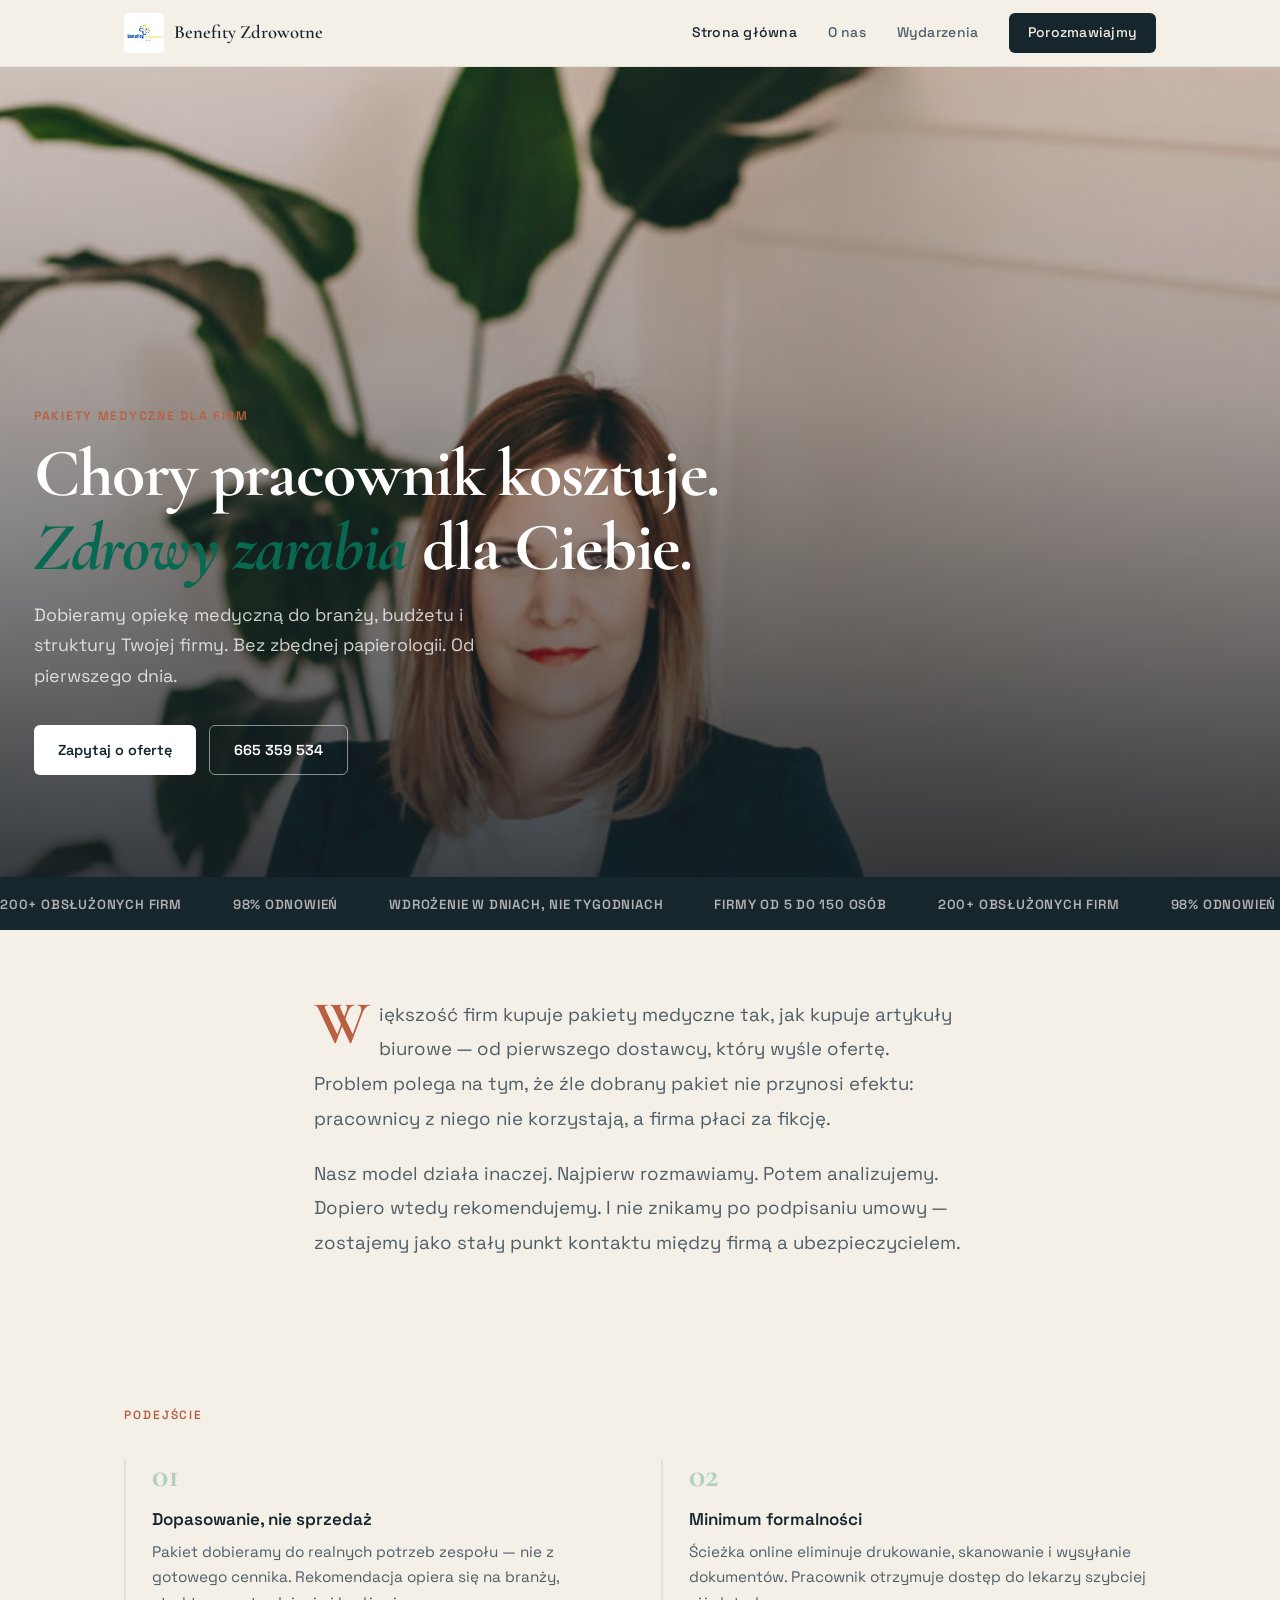
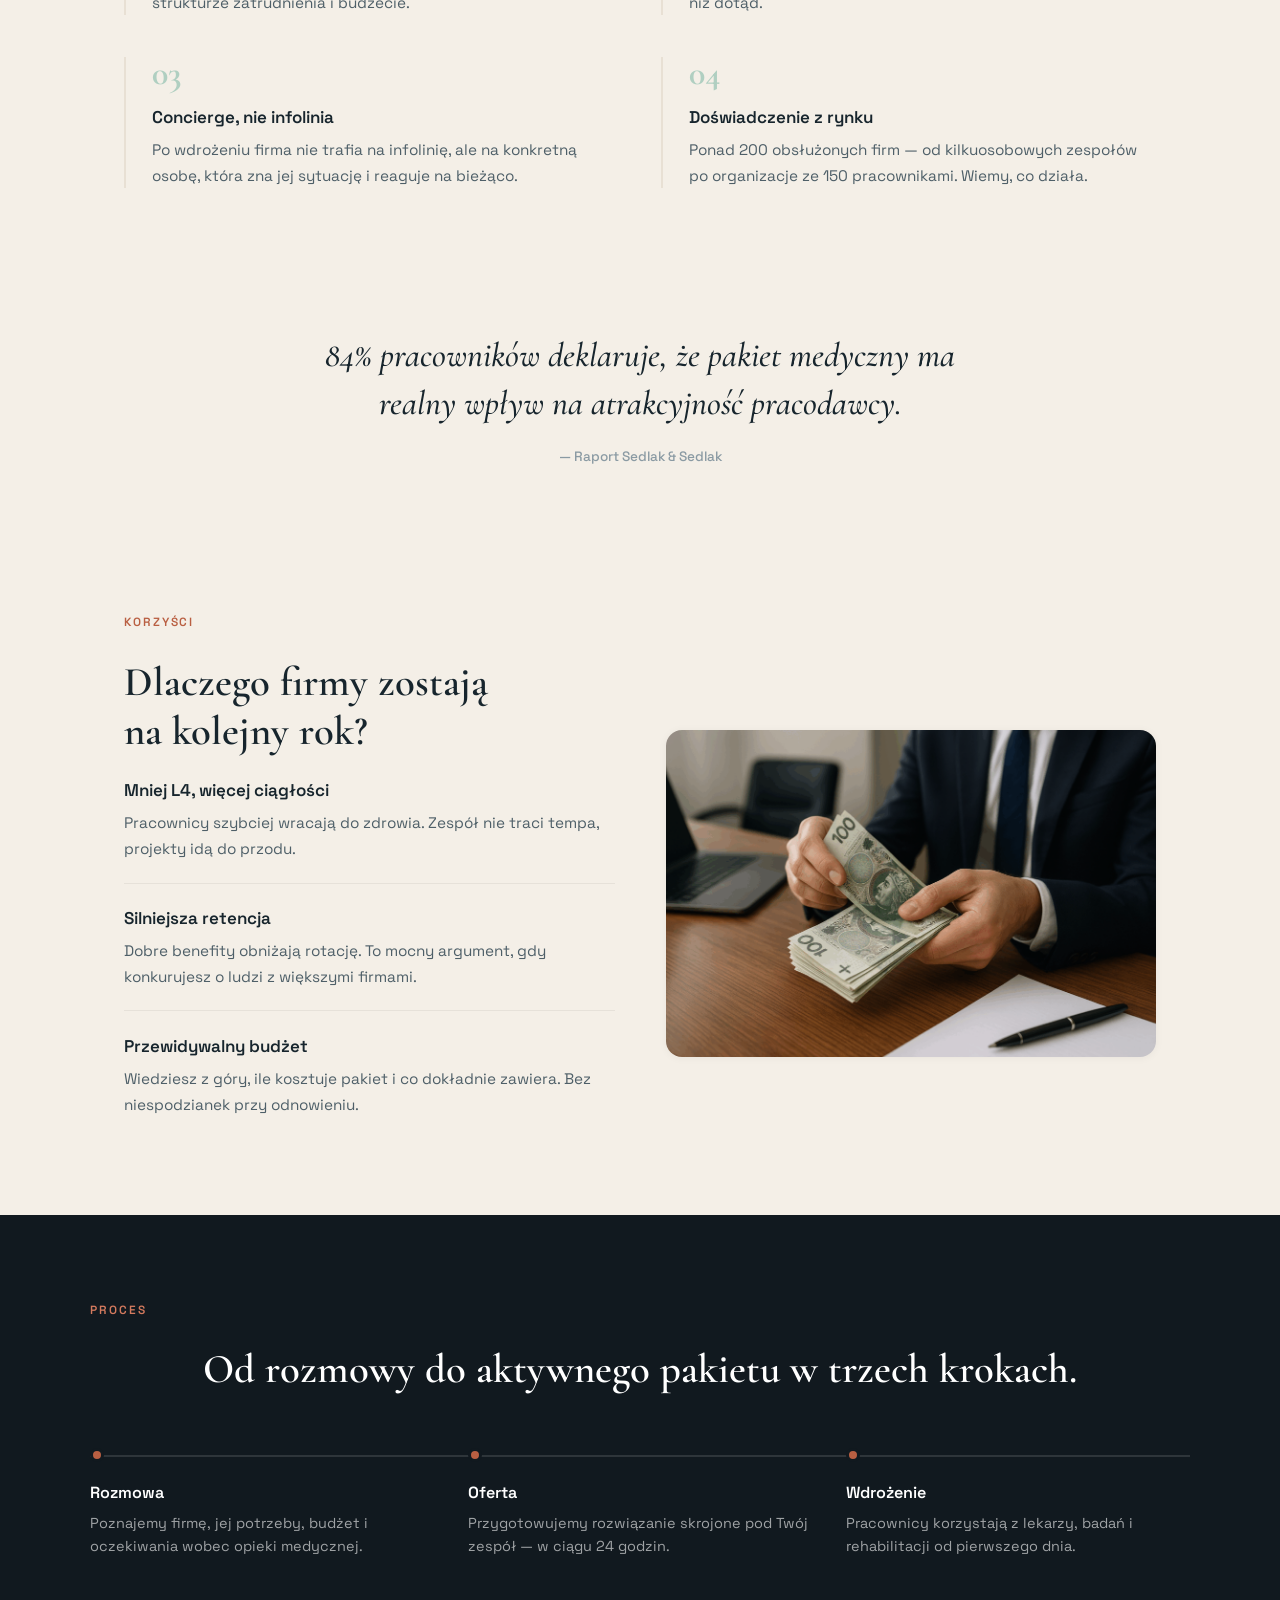
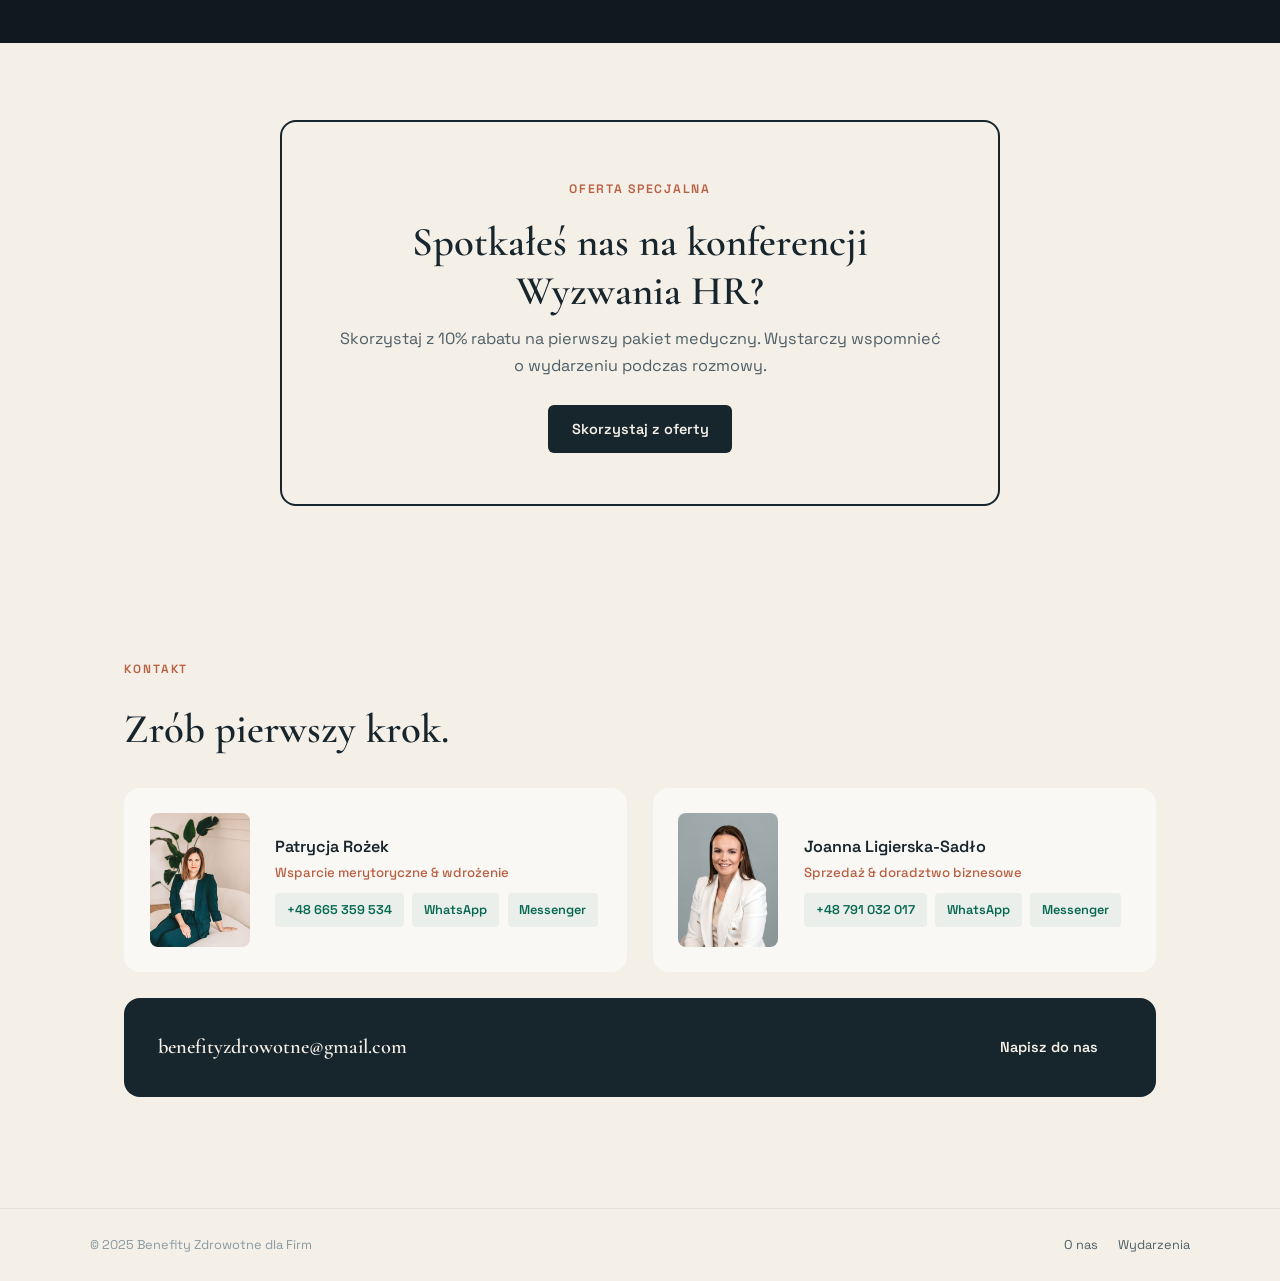
==== commit 786b4e28: "Poprawka: prawidlowe zdjecie Joanny" ====
--- a/index.html
+++ b/index.html
@@ -182,7 +182,7 @@
           </div>
         </article>
         <article class="contact-card">
-          <img src="assets/patrycj-2-683x1024.jpg" alt="Joanna Ligierska-Sadło" loading="lazy">
+          <img src="assets/0Z7A8146-682x1024.jpg" alt="Joanna Ligierska-Sadło" loading="lazy">
           <div>
             <h3>Joanna Ligierska-Sadło</h3>
             <p class="role">Sprzedaż &amp; doradztwo biznesowe</p>
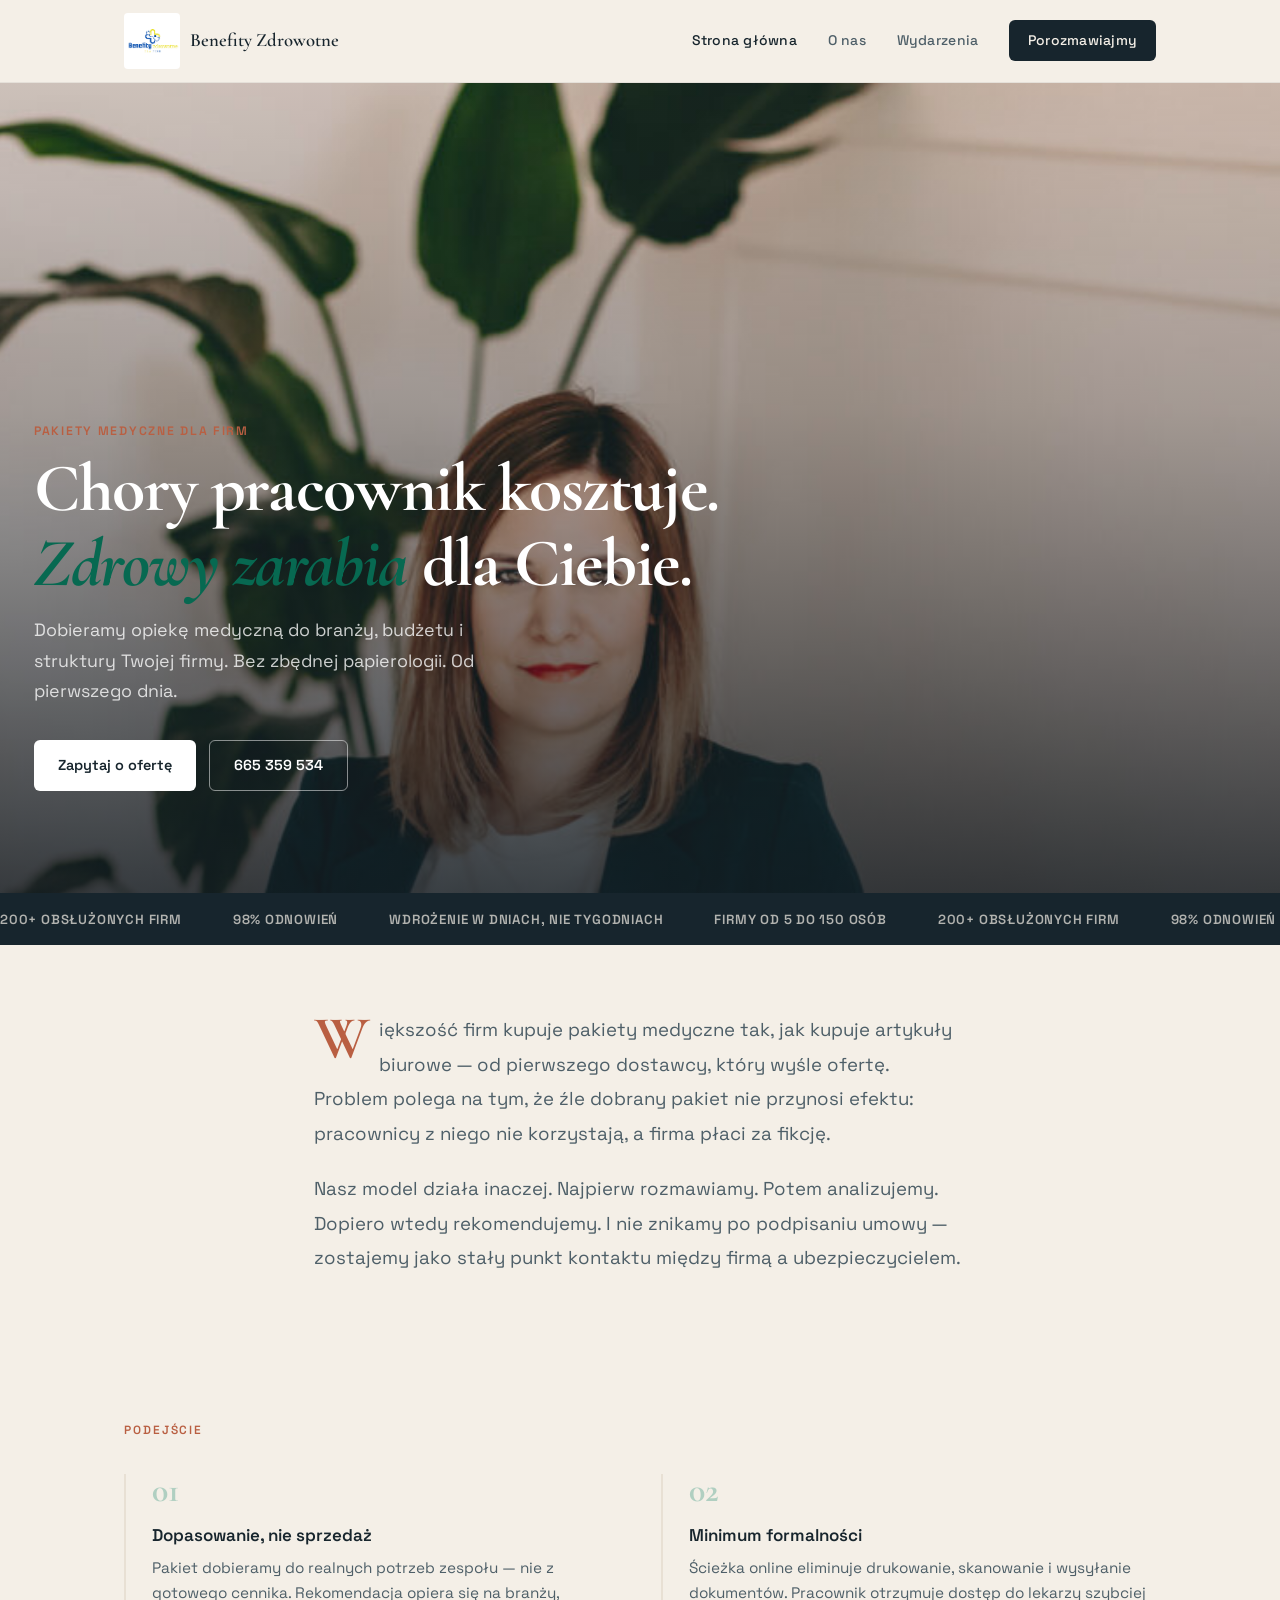
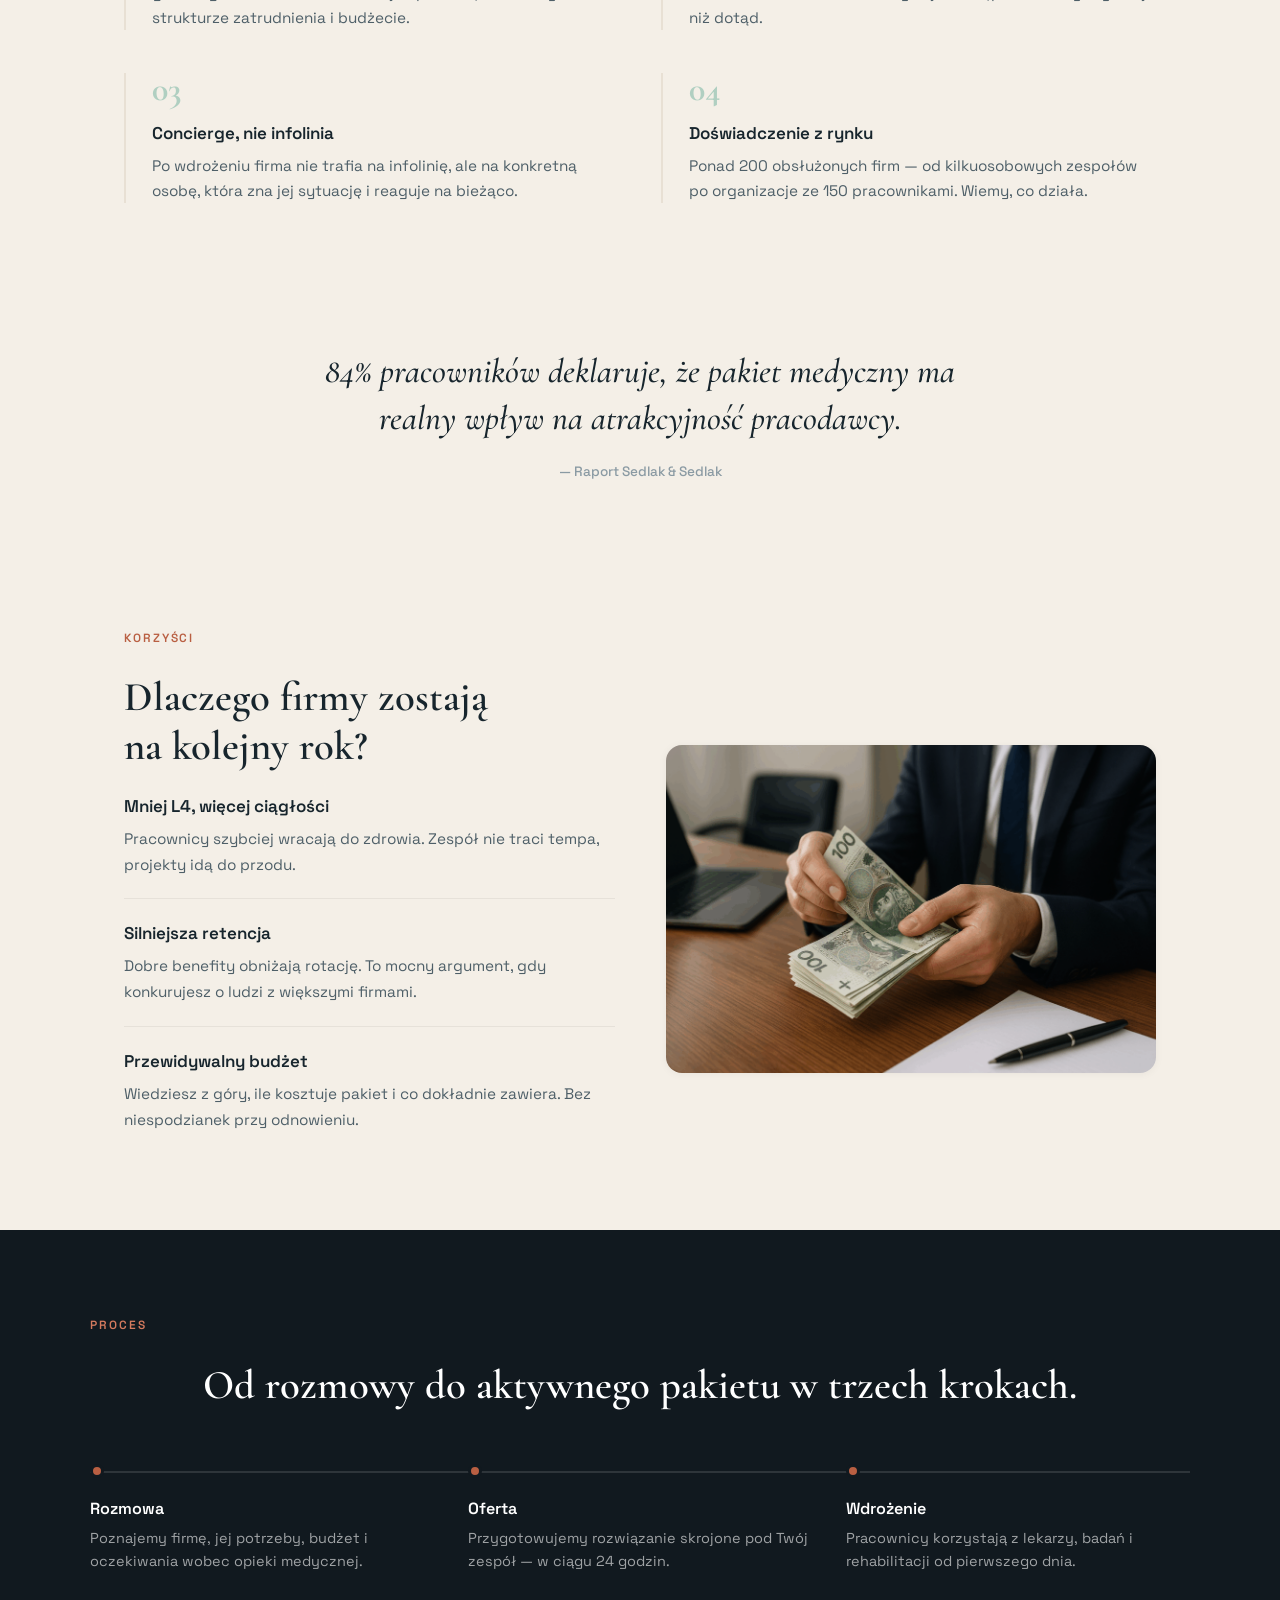
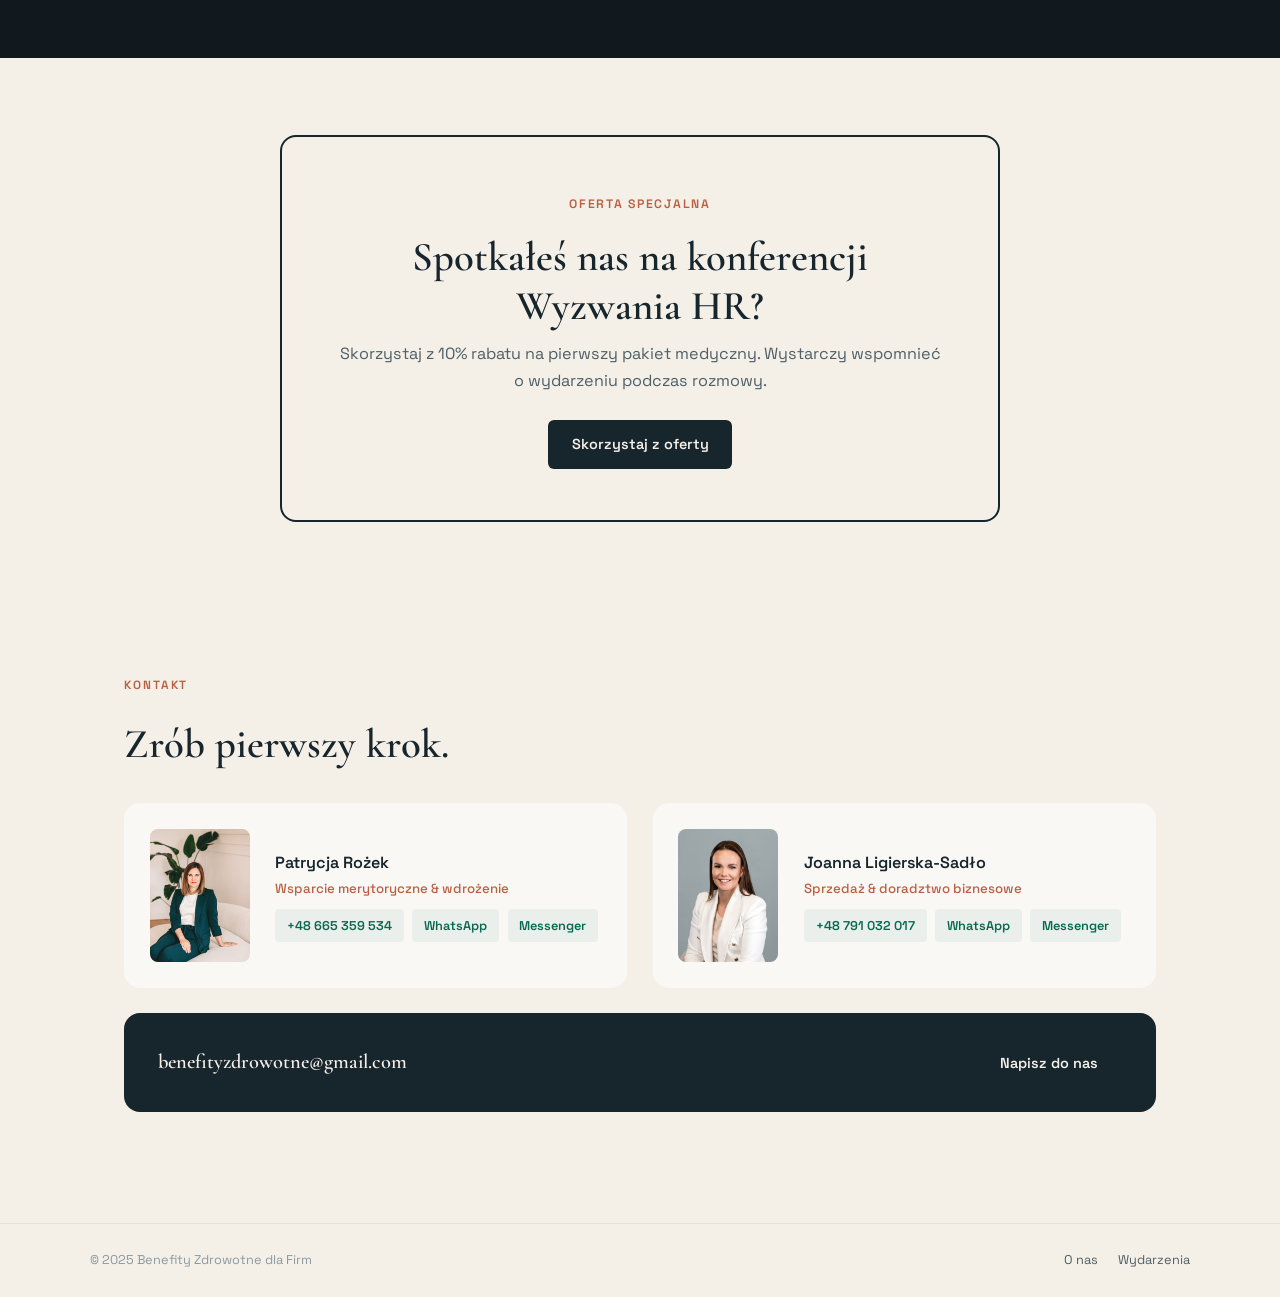
==== commit 1805b503: "Logo powiekszony do 56px" ====
--- a/index.html
+++ b/index.html
@@ -16,7 +16,7 @@
   <header class="site-header">
     <div class="header-inner">
       <a class="brand" href="index.html">
-        <img src="assets/Projekt-bez-nazwy.png" alt="Benefity Zdrowotne" width="40" height="40">
+        <img src="assets/Projekt-bez-nazwy.png" alt="Benefity Zdrowotne" width="56" height="56">
         <span class="brand-name">Benefity Zdrowotne</span>
       </a>
       <button class="nav-toggle" type="button" aria-expanded="false" aria-label="Menu">
--- a/styles.css
+++ b/styles.css
@@ -33,7 +33,7 @@
 .site-header{position:sticky;top:0;z-index:100;background:rgba(244,239,231,.9);backdrop-filter:blur(10px);border-bottom:1px solid rgba(0,0,0,.06);}
 .header-inner{display:flex;align-items:center;justify-content:space-between;max-width:var(--max-w);margin:0 auto;padding:.75rem 2rem;}
 .brand{display:flex;align-items:center;gap:.6rem;text-decoration:none;color:var(--ink);}
-.brand img{display:block;border-radius:4px;}
+.brand img{display:block;border-radius:4px;height:56px;width:auto;}
 .brand-name{font-family:var(--font-serif);font-weight:600;font-size:1.1rem;}
 .site-nav{display:flex;align-items:center;gap:1.8rem;}
 .site-nav a{font-size:.82rem;font-weight:500;color:var(--ink-mid);text-decoration:none;letter-spacing:.02em;transition:color .2s;}
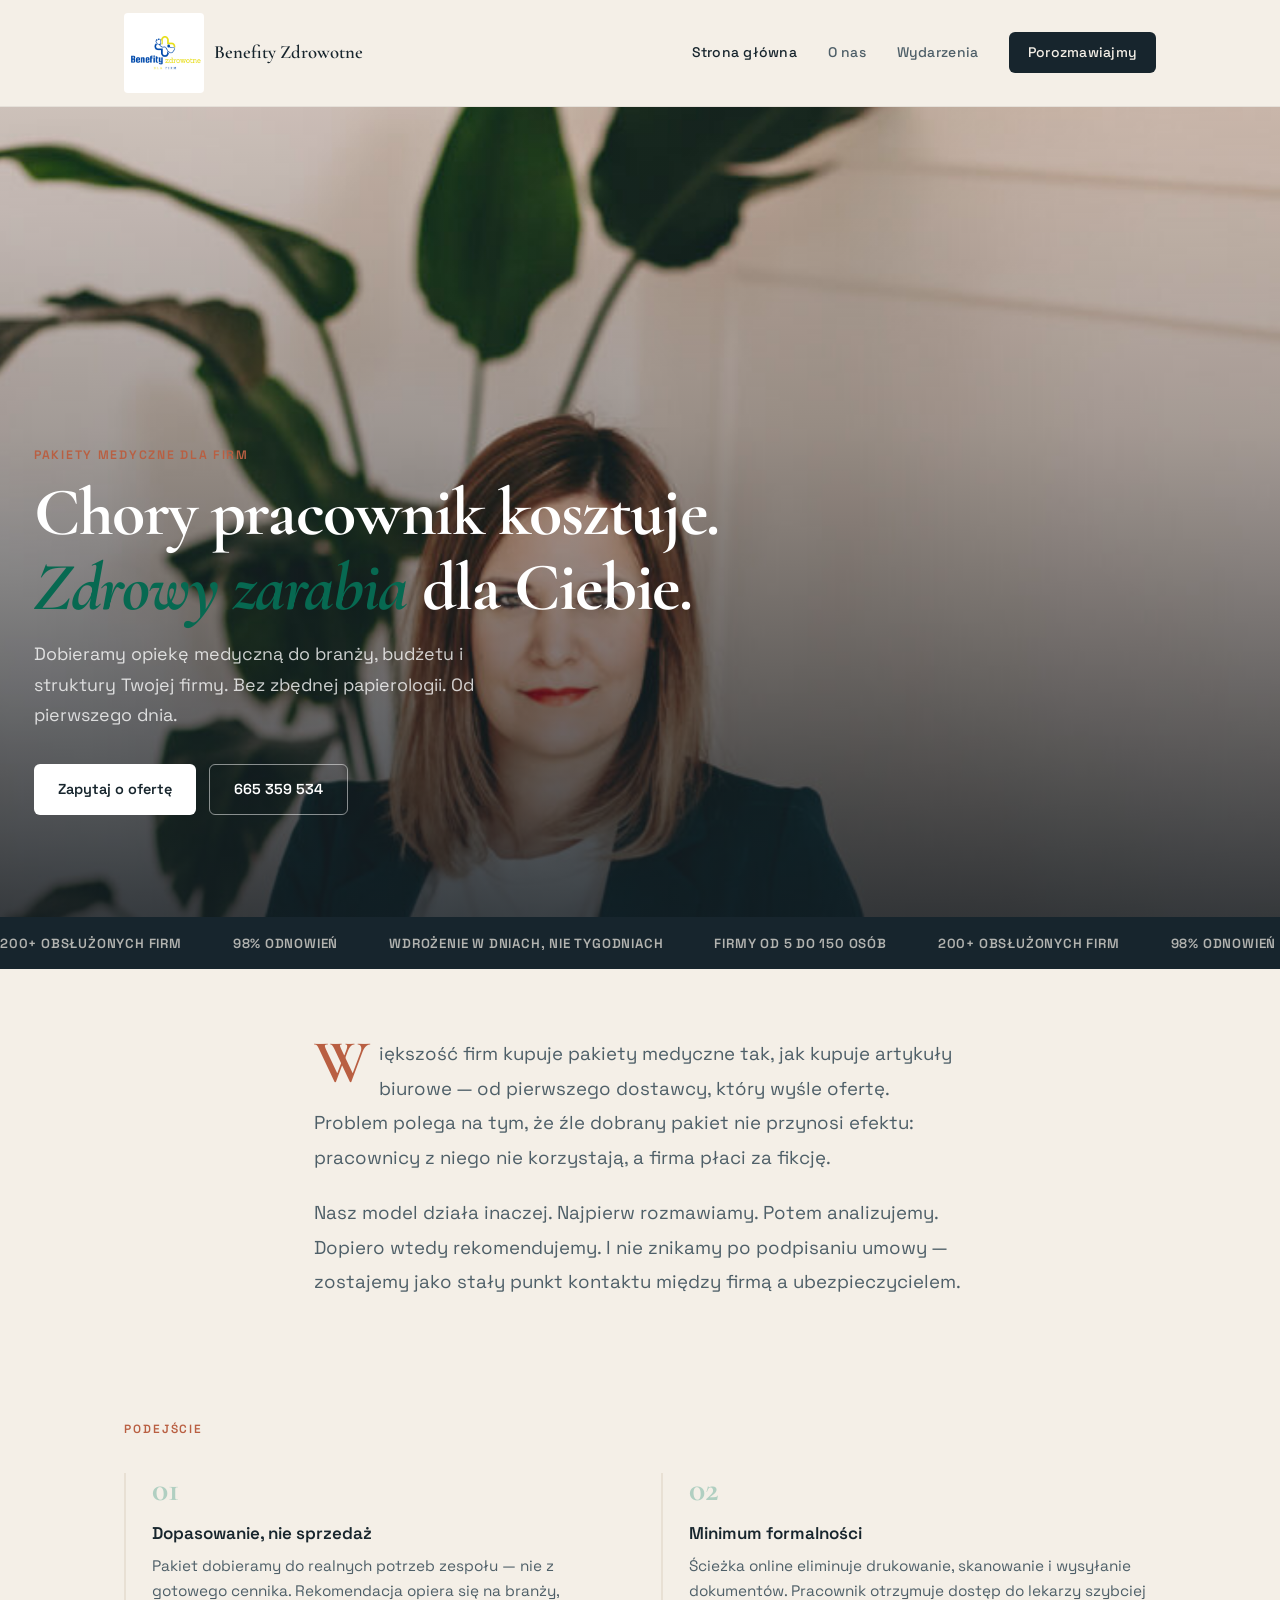
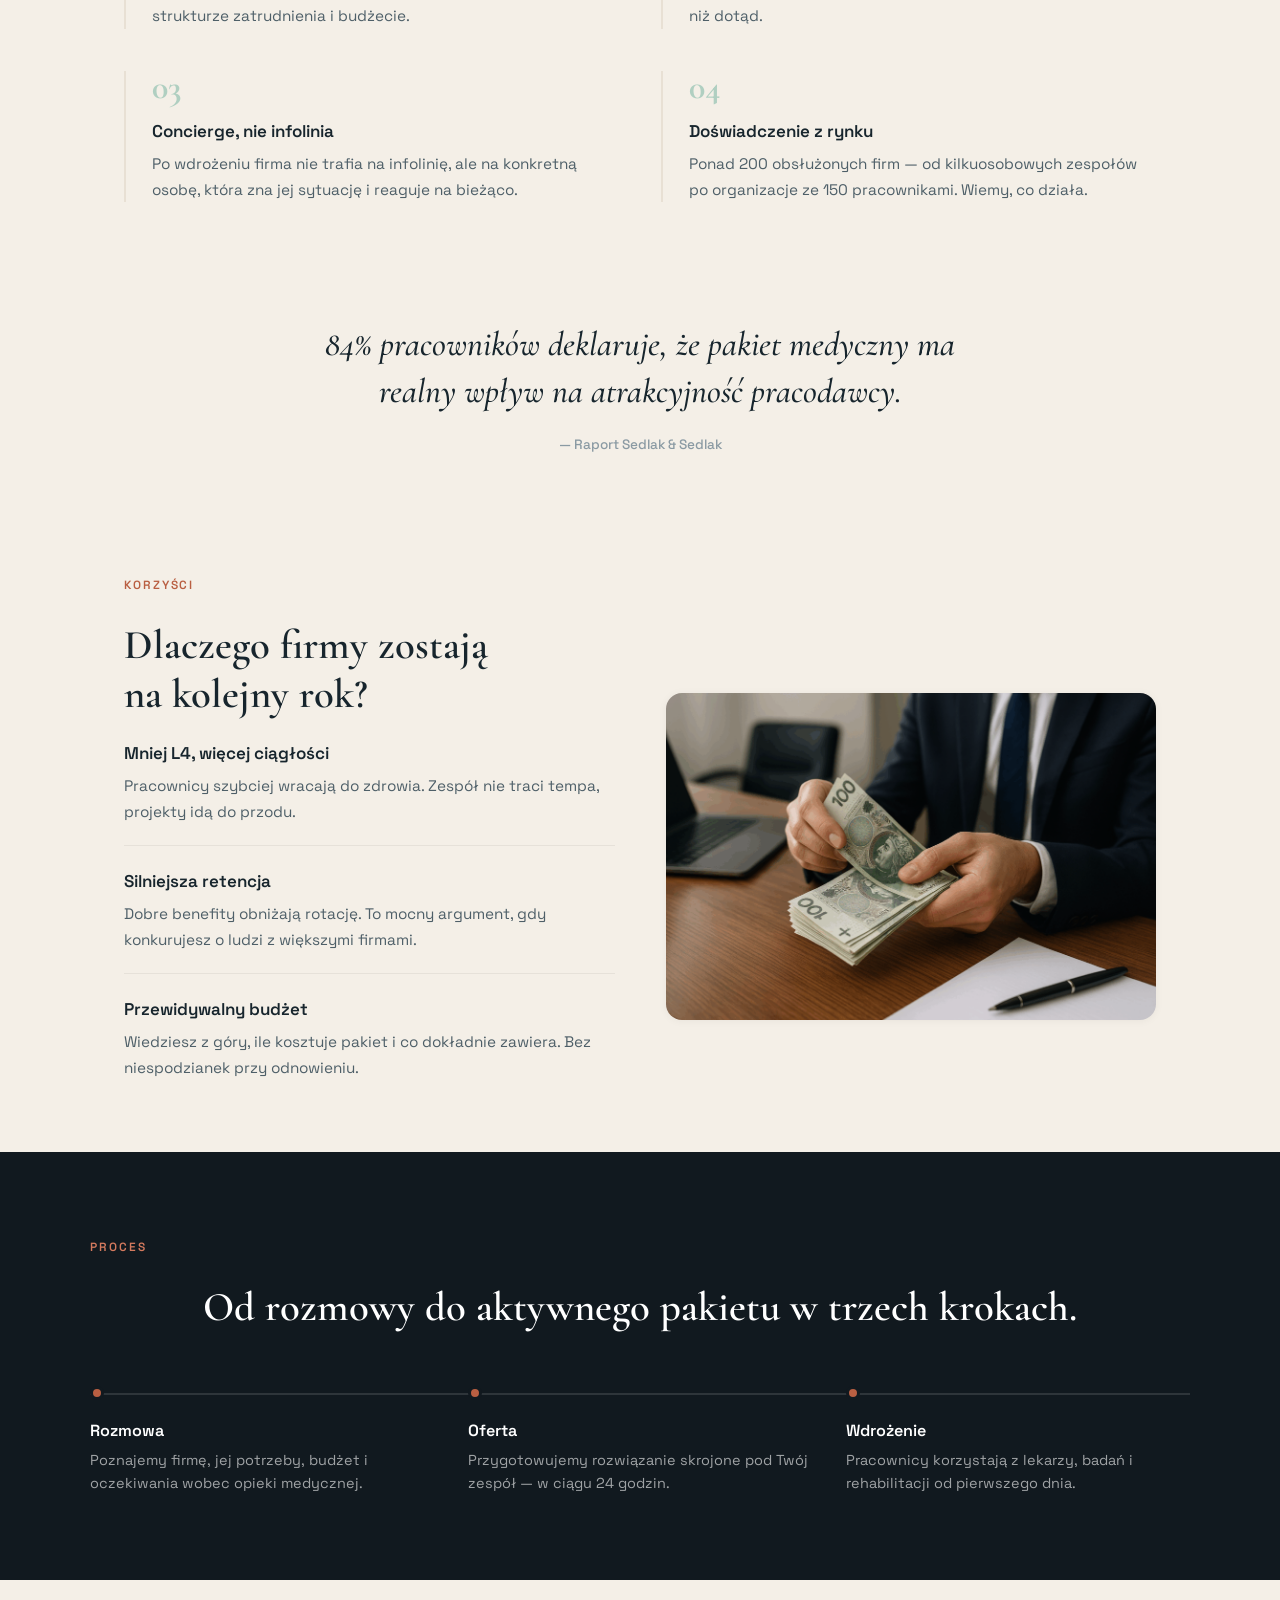
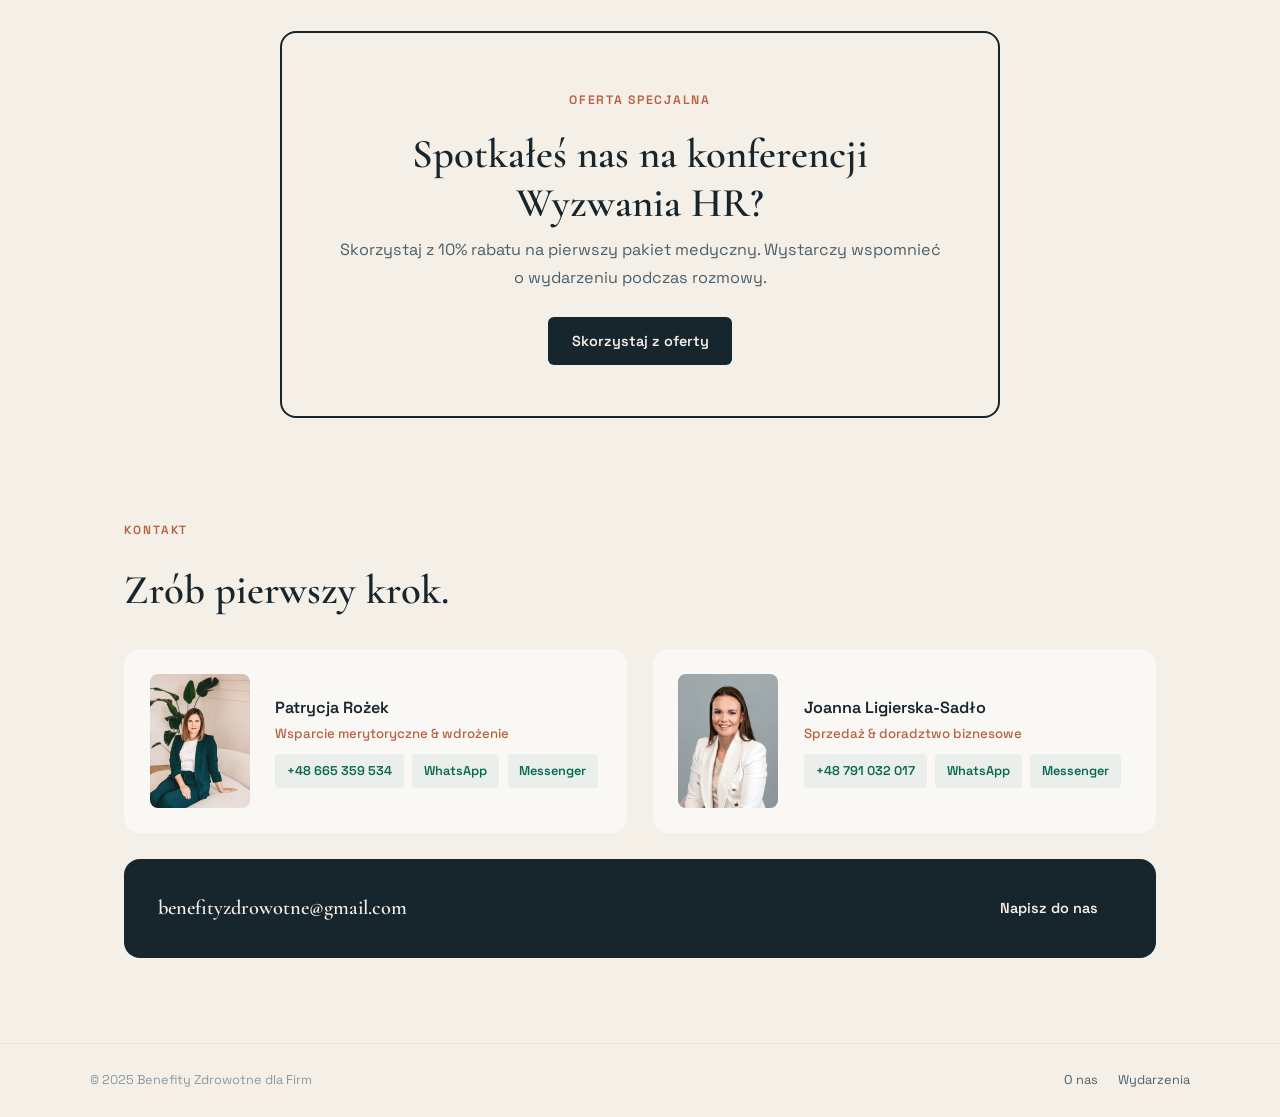
==== commit f965204d: "Logo 80px, mniejszy padding sekcji" ====
--- a/index.html
+++ b/index.html
@@ -16,7 +16,7 @@
   <header class="site-header">
     <div class="header-inner">
       <a class="brand" href="index.html">
-        <img src="assets/Projekt-bez-nazwy.png" alt="Benefity Zdrowotne" width="56" height="56">
+        <img src="assets/Projekt-bez-nazwy.png" alt="Benefity Zdrowotne" width="80" height="80">
         <span class="brand-name">Benefity Zdrowotne</span>
       </a>
       <button class="nav-toggle" type="button" aria-expanded="false" aria-label="Menu">
--- a/styles.css
+++ b/styles.css
@@ -33,7 +33,7 @@
 .site-header{position:sticky;top:0;z-index:100;background:rgba(244,239,231,.9);backdrop-filter:blur(10px);border-bottom:1px solid rgba(0,0,0,.06);}
 .header-inner{display:flex;align-items:center;justify-content:space-between;max-width:var(--max-w);margin:0 auto;padding:.75rem 2rem;}
 .brand{display:flex;align-items:center;gap:.6rem;text-decoration:none;color:var(--ink);}
-.brand img{display:block;border-radius:4px;height:56px;width:auto;}
+.brand img{display:block;border-radius:4px;height:80px;width:auto;}
 .brand-name{font-family:var(--font-serif);font-weight:600;font-size:1.1rem;}
 .site-nav{display:flex;align-items:center;gap:1.8rem;}
 .site-nav a{font-size:.82rem;font-weight:500;color:var(--ink-mid);text-decoration:none;letter-spacing:.02em;transition:color .2s;}
@@ -89,7 +89,7 @@
 .dropcap::first-letter{font-family:var(--font-serif);font-size:3.6rem;float:left;line-height:.8;margin:.1rem .5rem 0 0;color:var(--accent);font-weight:700;}
 
 /* ── Section base ────────────────────────────── */
-.section{max-width:var(--max-w);margin:0 auto;padding:4.5rem 2rem;}
+.section{max-width:var(--max-w);margin:0 auto;padding:3rem 2rem;}
 .section--dark{background:var(--dark);max-width:100%;color:#fff;padding:5rem 2rem;}
 .section--dark > *{max-width:var(--max-w);margin-left:auto;margin-right:auto;}
 .section-label{font-size:.7rem;font-weight:600;text-transform:uppercase;letter-spacing:.16em;color:var(--accent);margin-bottom:1.5rem;}
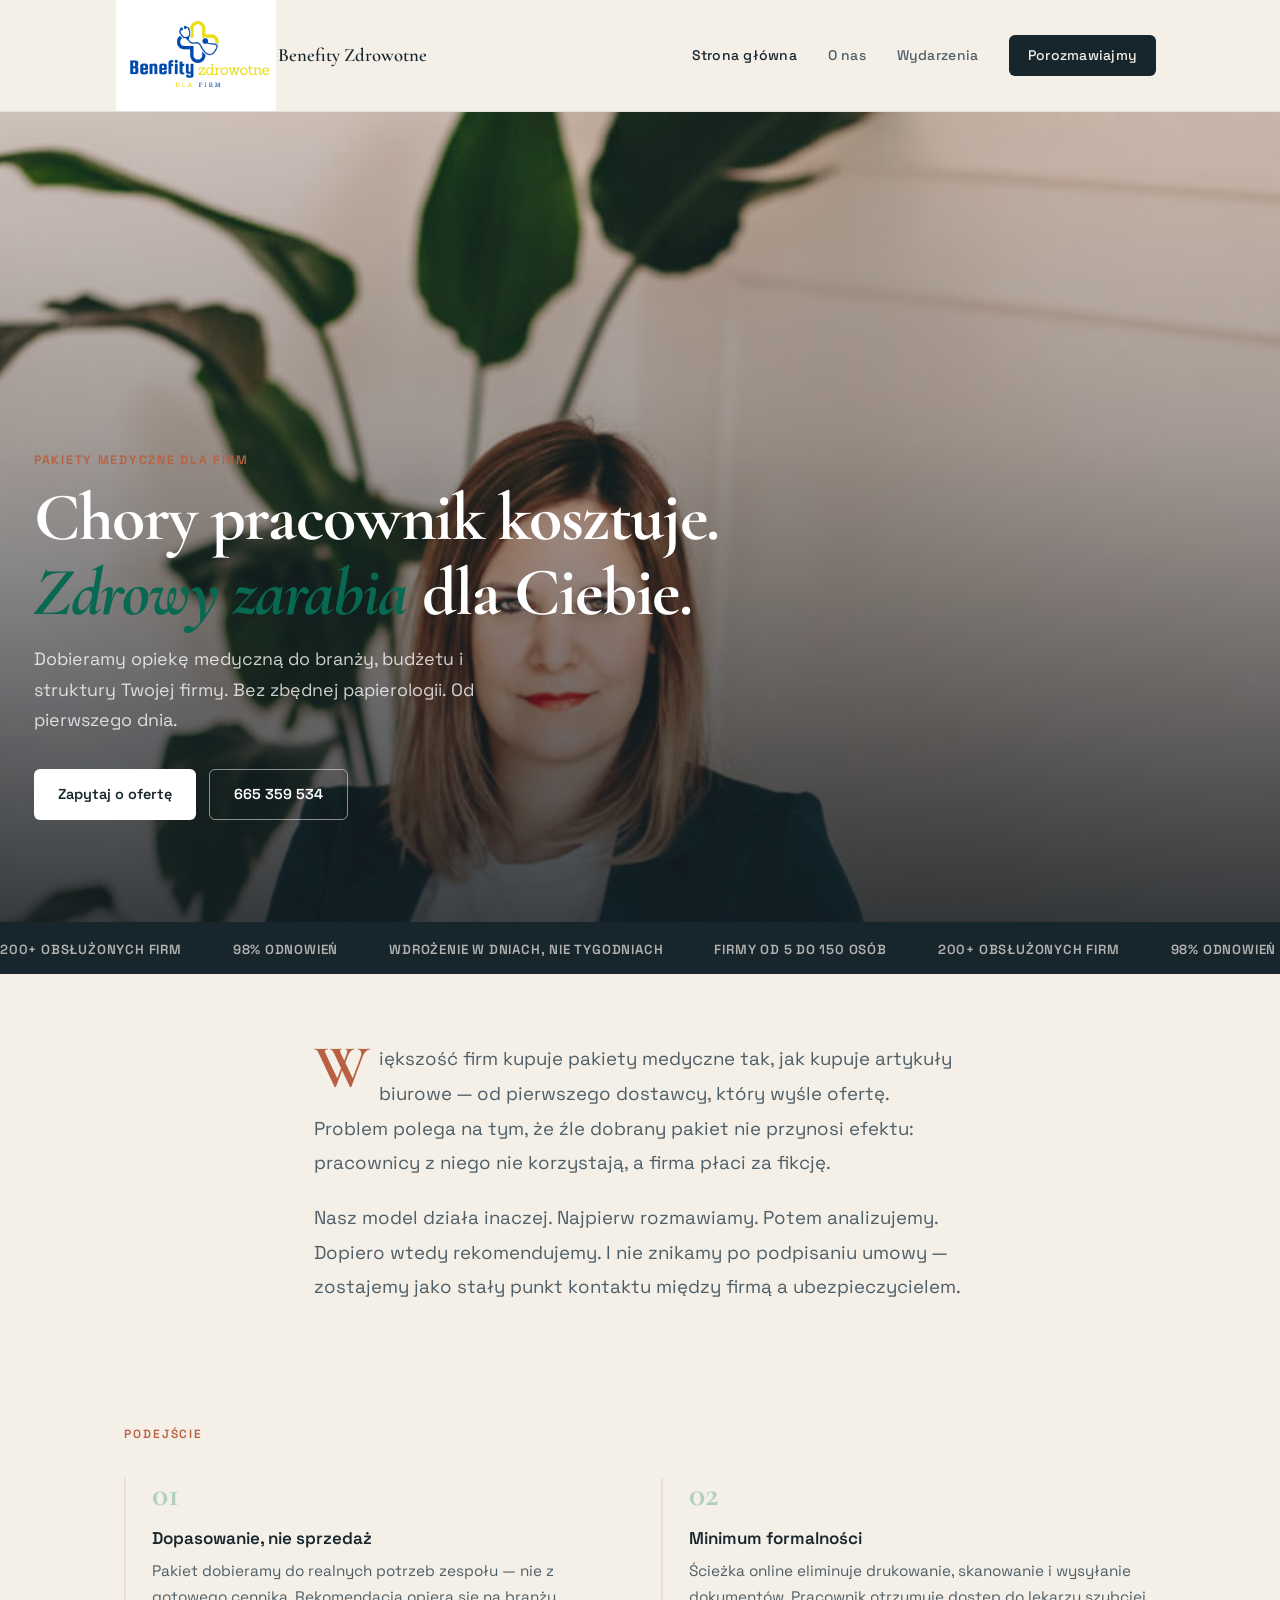
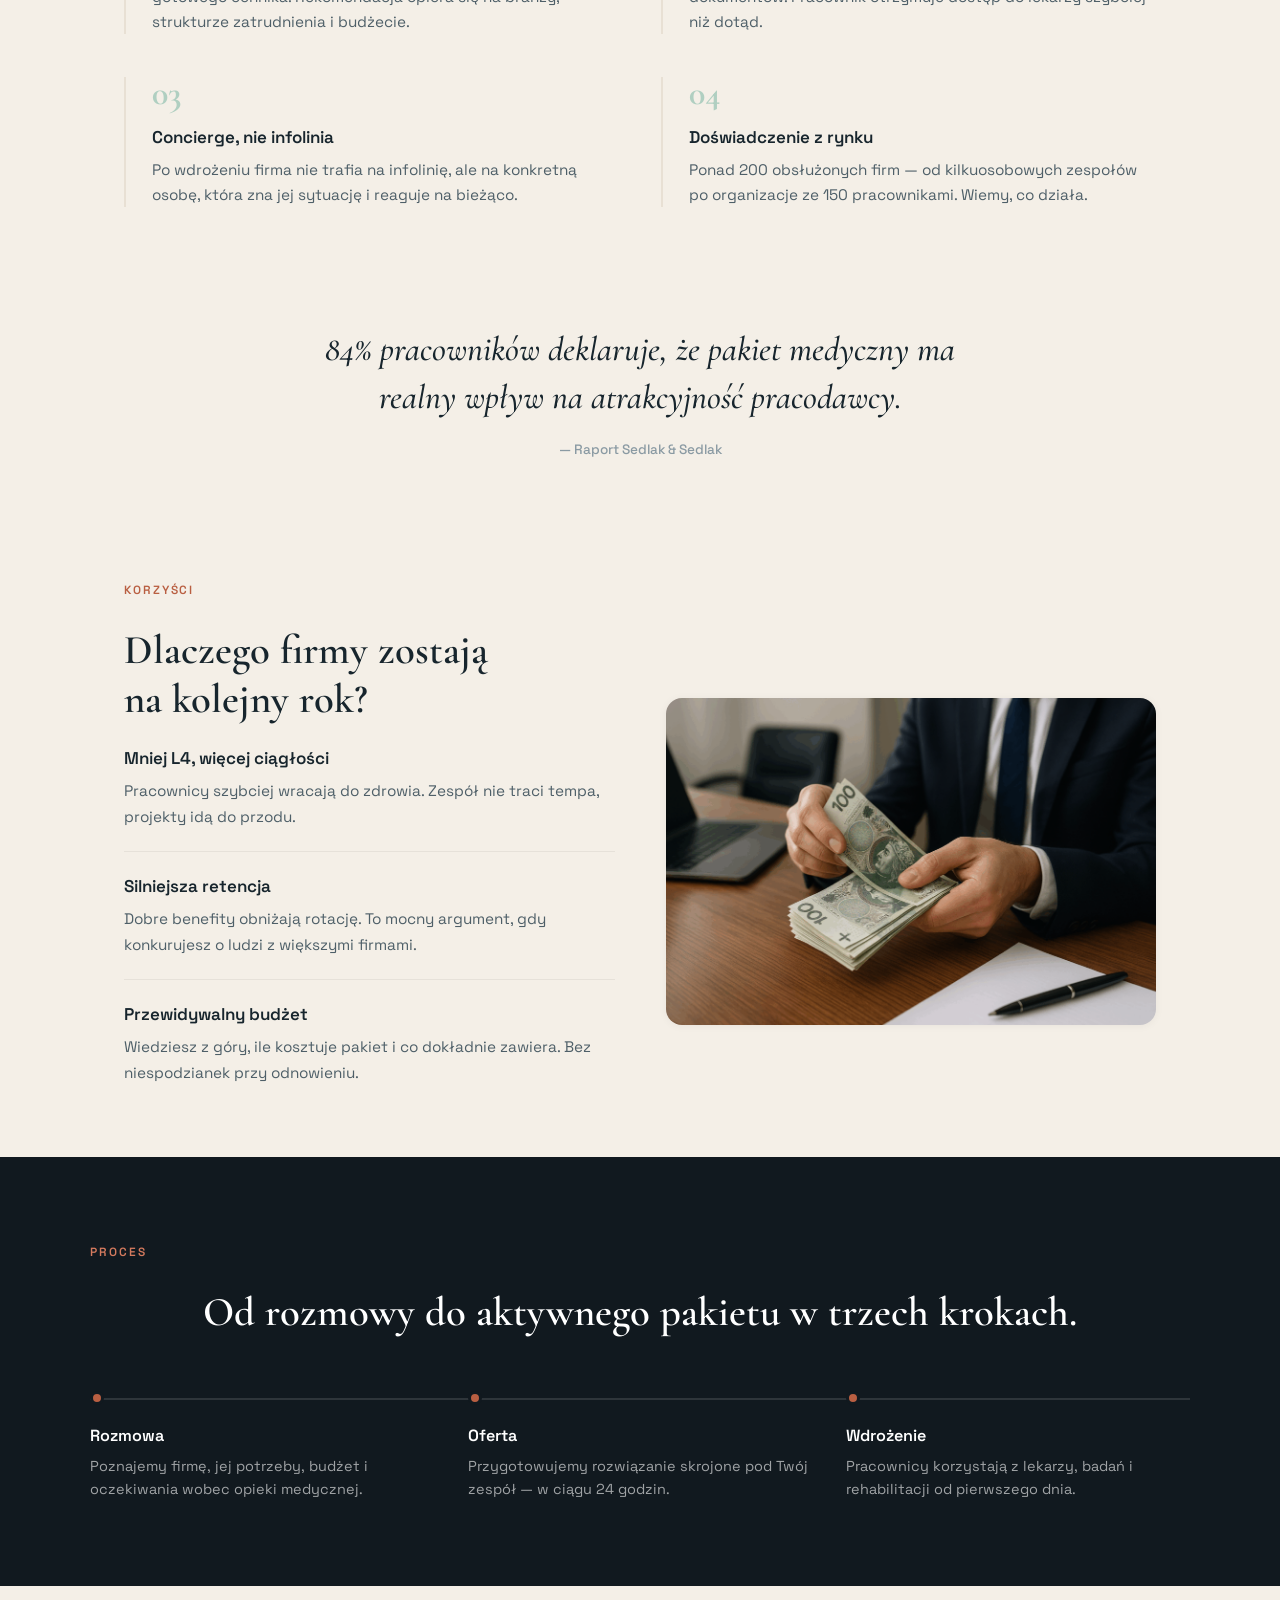
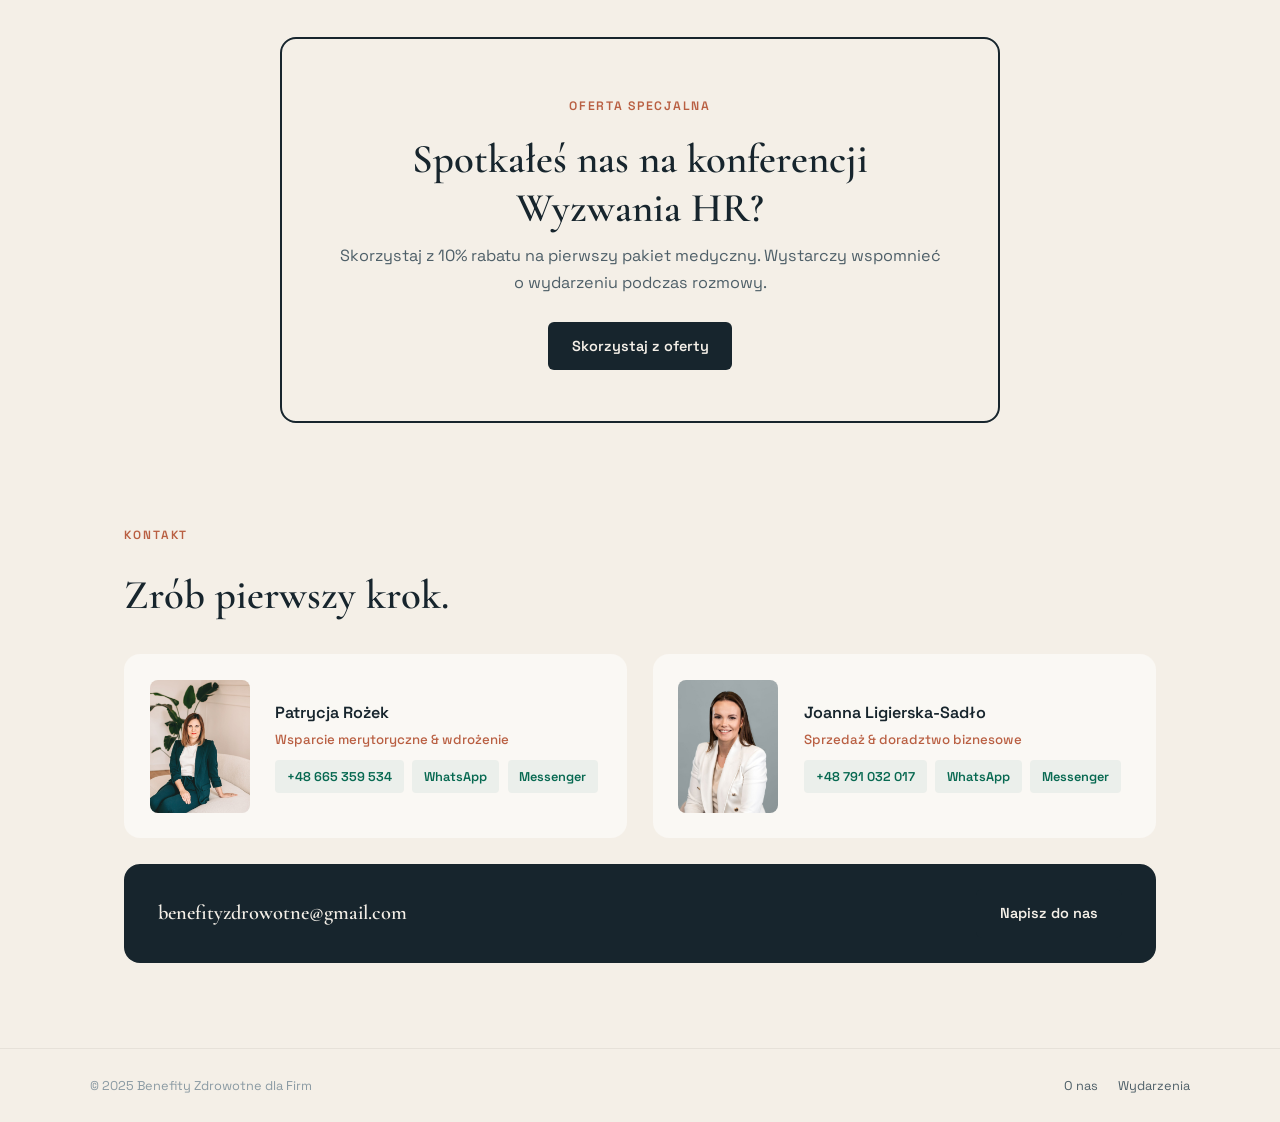
==== commit 3fd4226c: "Logo 160px z przyciecia bialego marginesu" ====
--- a/index.html
+++ b/index.html
@@ -16,7 +16,7 @@
   <header class="site-header">
     <div class="header-inner">
       <a class="brand" href="index.html">
-        <img src="assets/Projekt-bez-nazwy.png" alt="Benefity Zdrowotne" width="80" height="80">
+        <img src="assets/Projekt-bez-nazwy.png" alt="Benefity Zdrowotne" width="160" height="160">
         <span class="brand-name">Benefity Zdrowotne</span>
       </a>
       <button class="nav-toggle" type="button" aria-expanded="false" aria-label="Menu">
--- a/styles.css
+++ b/styles.css
@@ -30,10 +30,10 @@
 .reveal.is-visible{opacity:1;transform:none;}
 
 /* ── Header ──────────────────────────────────── */
-.site-header{position:sticky;top:0;z-index:100;background:rgba(244,239,231,.9);backdrop-filter:blur(10px);border-bottom:1px solid rgba(0,0,0,.06);}
-.header-inner{display:flex;align-items:center;justify-content:space-between;max-width:var(--max-w);margin:0 auto;padding:.75rem 2rem;}
+.site-header{position:sticky;top:0;z-index:100;background:rgba(244,239,231,.9);backdrop-filter:blur(10px);border-bottom:1px solid rgba(0,0,0,.06);overflow:hidden;}
+.header-inner{display:flex;align-items:center;justify-content:space-between;max-width:var(--max-w);margin:0 auto;padding:.2rem 2rem;}
 .brand{display:flex;align-items:center;gap:.6rem;text-decoration:none;color:var(--ink);}
-.brand img{display:block;border-radius:4px;height:80px;width:auto;}
+.brand img{display:block;border-radius:4px;height:160px;width:auto;margin:-28px -8px;}
 .brand-name{font-family:var(--font-serif);font-weight:600;font-size:1.1rem;}
 .site-nav{display:flex;align-items:center;gap:1.8rem;}
 .site-nav a{font-size:.82rem;font-weight:500;color:var(--ink-mid);text-decoration:none;letter-spacing:.02em;transition:color .2s;}
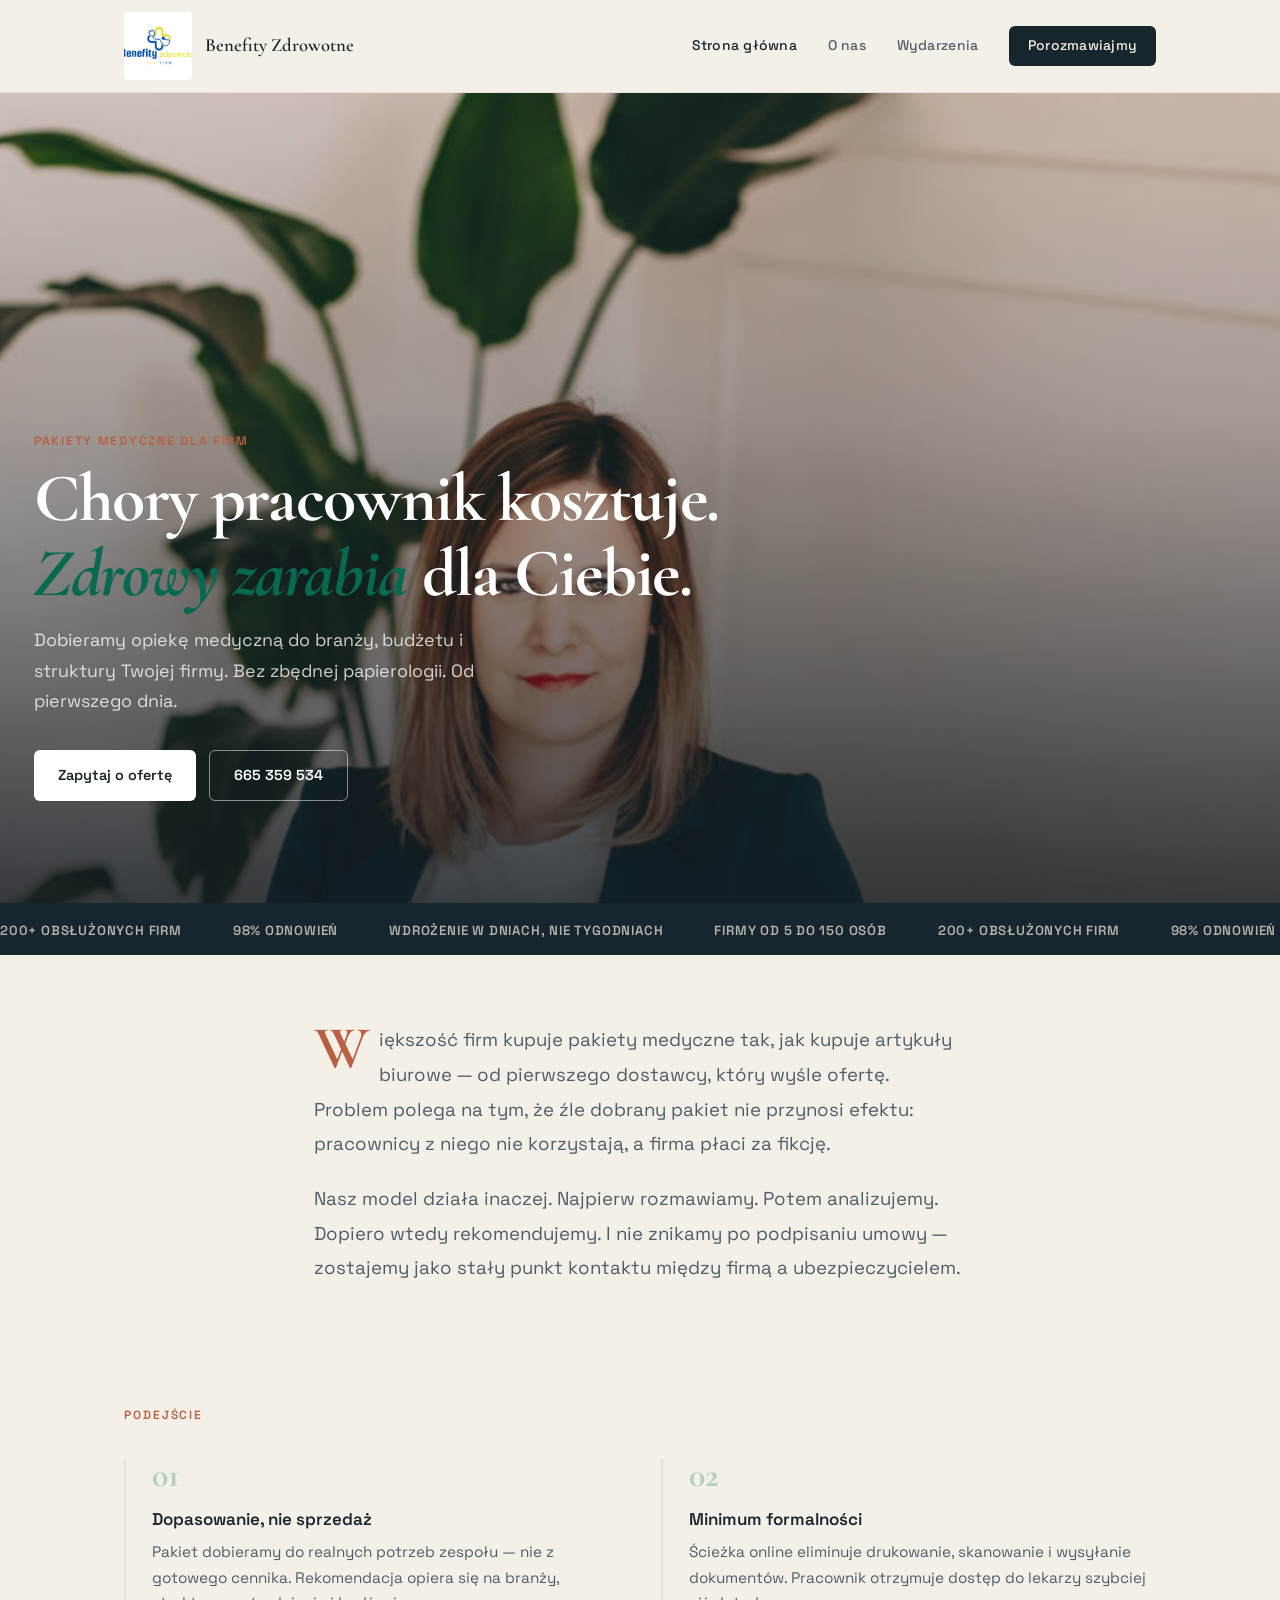
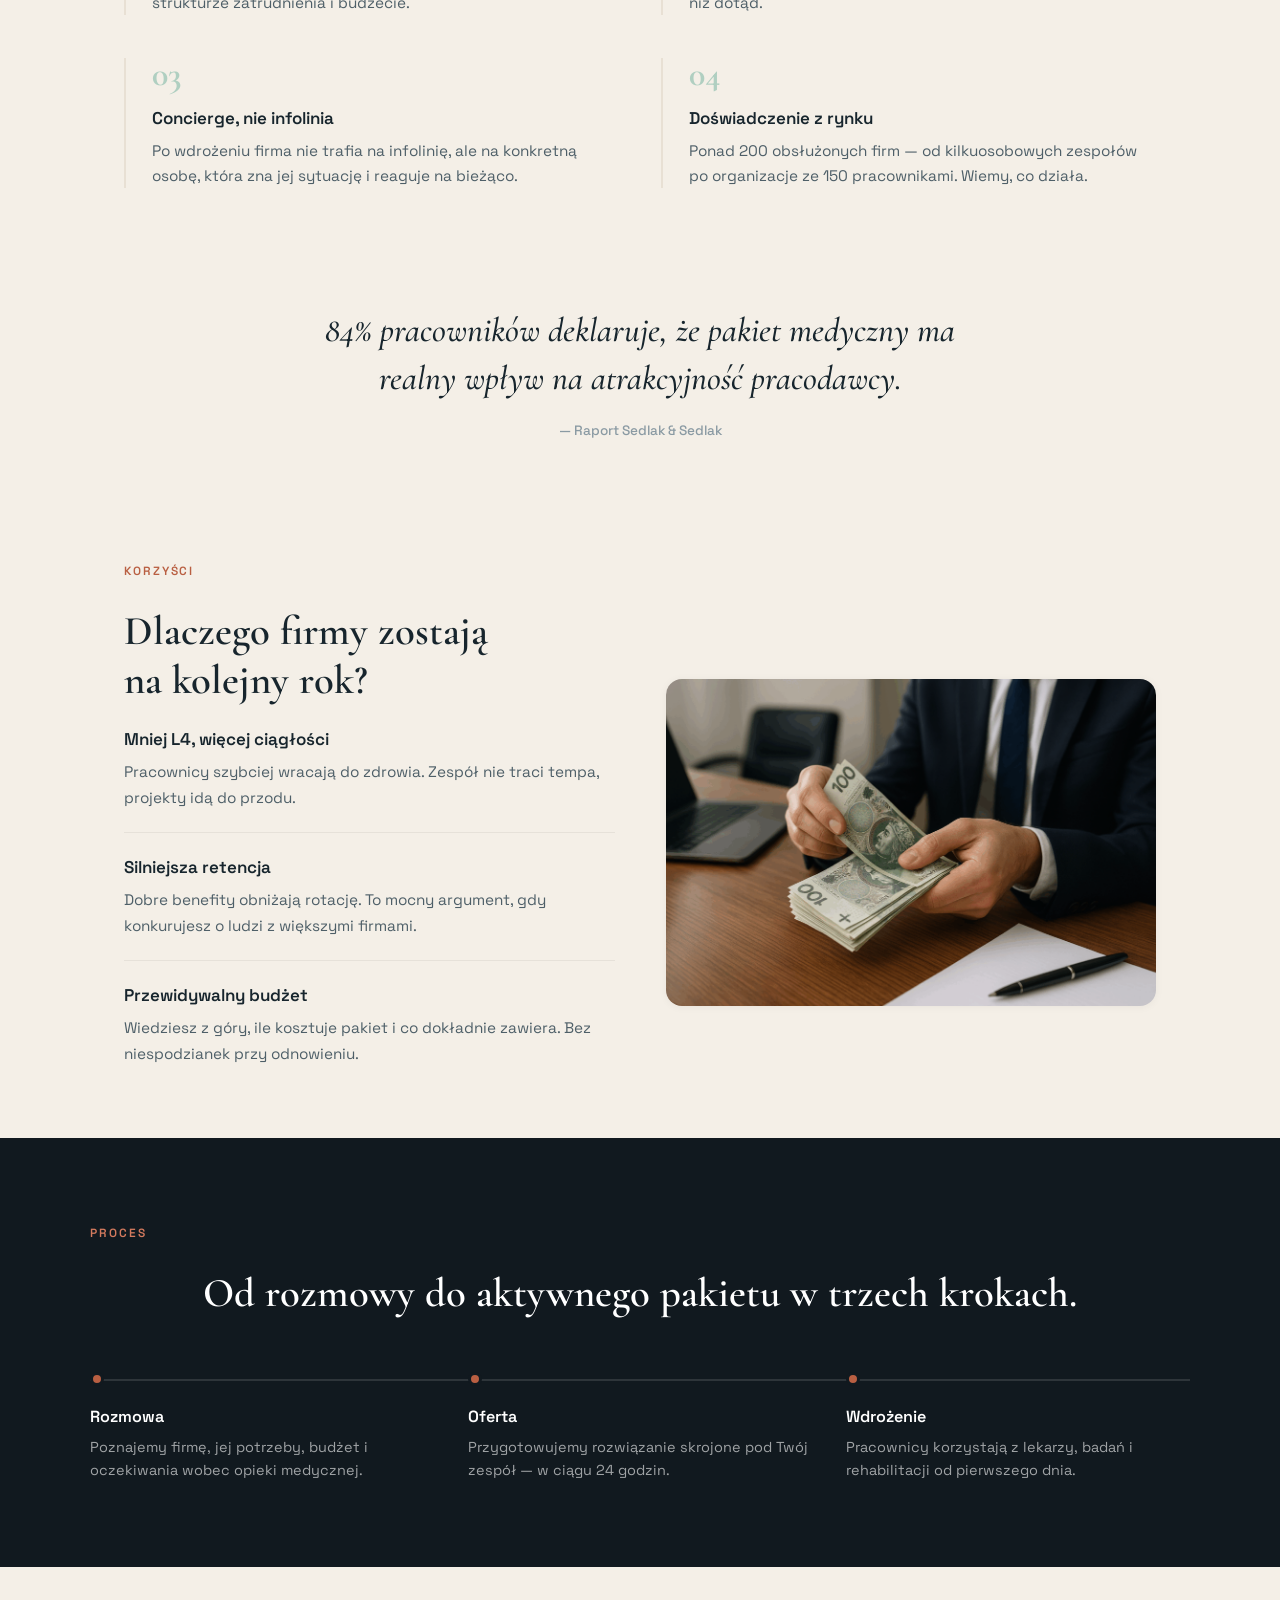
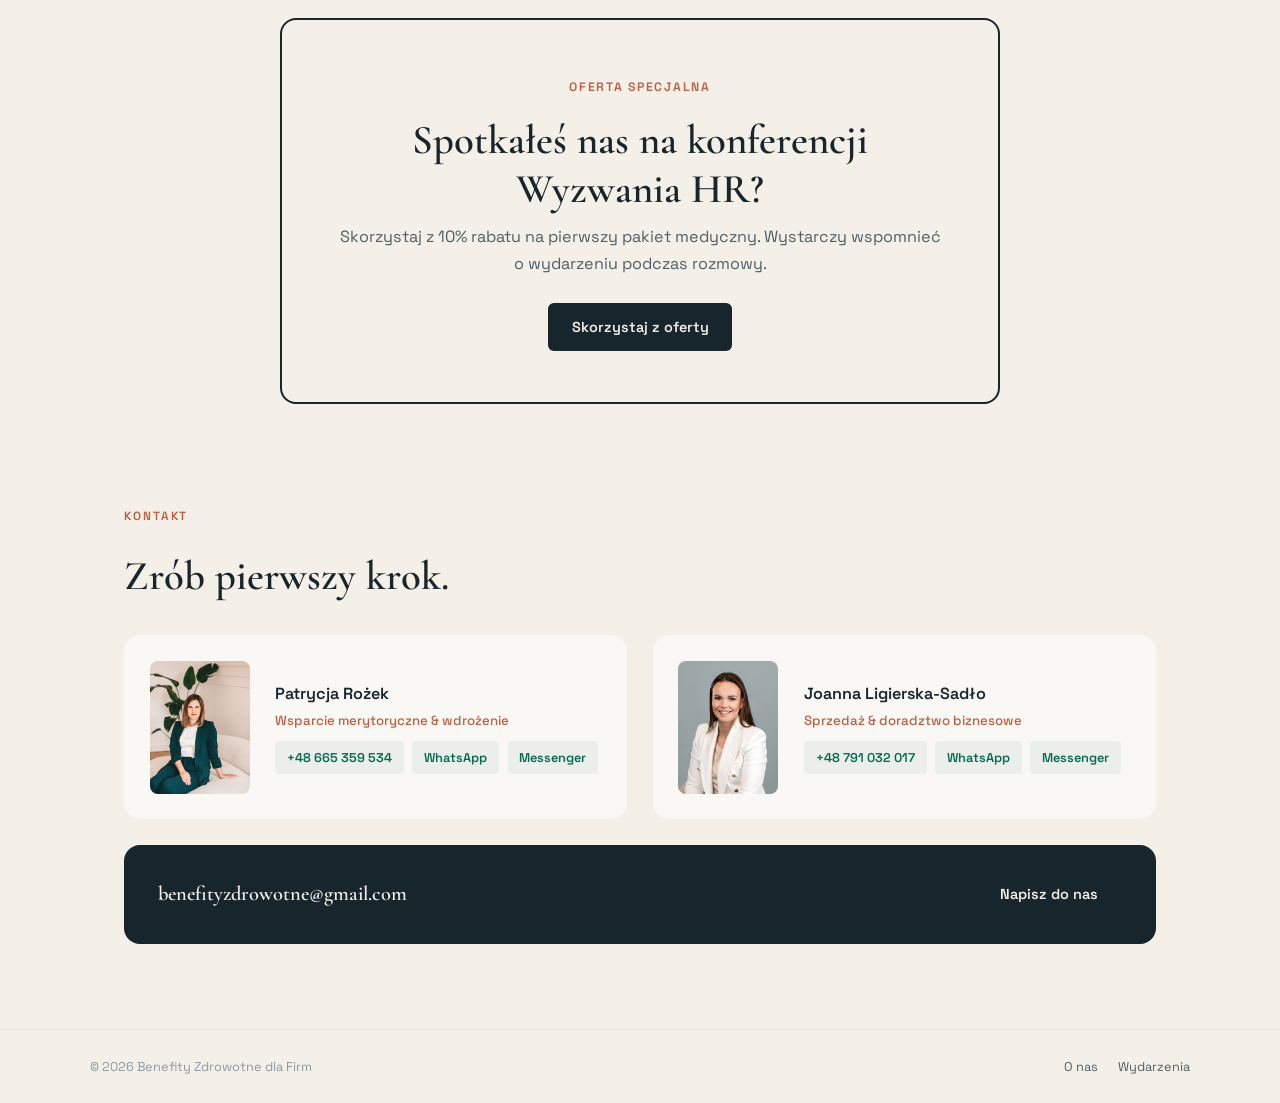
==== commit 7a548157: "Header: logo-clip 68px, stopka 2026" ====
--- a/index.html
+++ b/index.html
@@ -16,7 +16,7 @@
   <header class="site-header">
     <div class="header-inner">
       <a class="brand" href="index.html">
-        <img src="assets/Projekt-bez-nazwy.png" alt="Benefity Zdrowotne" width="160" height="160">
+        <span class="logo-clip"><img src="assets/Projekt-bez-nazwy.png" alt="Benefity Zdrowotne" width="90" height="90"></span>
         <span class="brand-name">Benefity Zdrowotne</span>
       </a>
       <button class="nav-toggle" type="button" aria-expanded="false" aria-label="Menu">
@@ -203,7 +203,7 @@
 
   <footer class="site-footer">
     <div class="footer-inner">
-      <p>&copy; 2025 Benefity Zdrowotne dla Firm</p>
+      <p>&copy; 2026 Benefity Zdrowotne dla Firm</p>
       <nav>
         <a href="o-nas.html">O nas</a>
         <a href="tam-gdzie-dzieje-sie-hr.html">Wydarzenia</a>
--- a/styles.css
+++ b/styles.css
@@ -30,10 +30,11 @@
 .reveal.is-visible{opacity:1;transform:none;}
 
 /* ── Header ──────────────────────────────────── */
-.site-header{position:sticky;top:0;z-index:100;background:rgba(244,239,231,.9);backdrop-filter:blur(10px);border-bottom:1px solid rgba(0,0,0,.06);overflow:hidden;}
-.header-inner{display:flex;align-items:center;justify-content:space-between;max-width:var(--max-w);margin:0 auto;padding:.2rem 2rem;}
-.brand{display:flex;align-items:center;gap:.6rem;text-decoration:none;color:var(--ink);}
-.brand img{display:block;border-radius:4px;height:160px;width:auto;margin:-28px -8px;}
+.site-header{position:sticky;top:0;z-index:100;background:rgba(244,239,231,.9);backdrop-filter:blur(10px);border-bottom:1px solid rgba(0,0,0,.06);}
+.header-inner{display:flex;align-items:center;justify-content:space-between;max-width:var(--max-w);margin:0 auto;padding:.7rem 2rem;}
+.brand{display:flex;align-items:center;gap:.75rem;text-decoration:none;color:var(--ink);flex-shrink:0;}
+.logo-clip{display:block;width:68px;height:68px;overflow:hidden;border-radius:4px;flex-shrink:0;}
+.logo-clip img{display:block;width:90px;height:90px;margin:-11px;}
 .brand-name{font-family:var(--font-serif);font-weight:600;font-size:1.1rem;}
 .site-nav{display:flex;align-items:center;gap:1.8rem;}
 .site-nav a{font-size:.82rem;font-weight:500;color:var(--ink-mid);text-decoration:none;letter-spacing:.02em;transition:color .2s;}
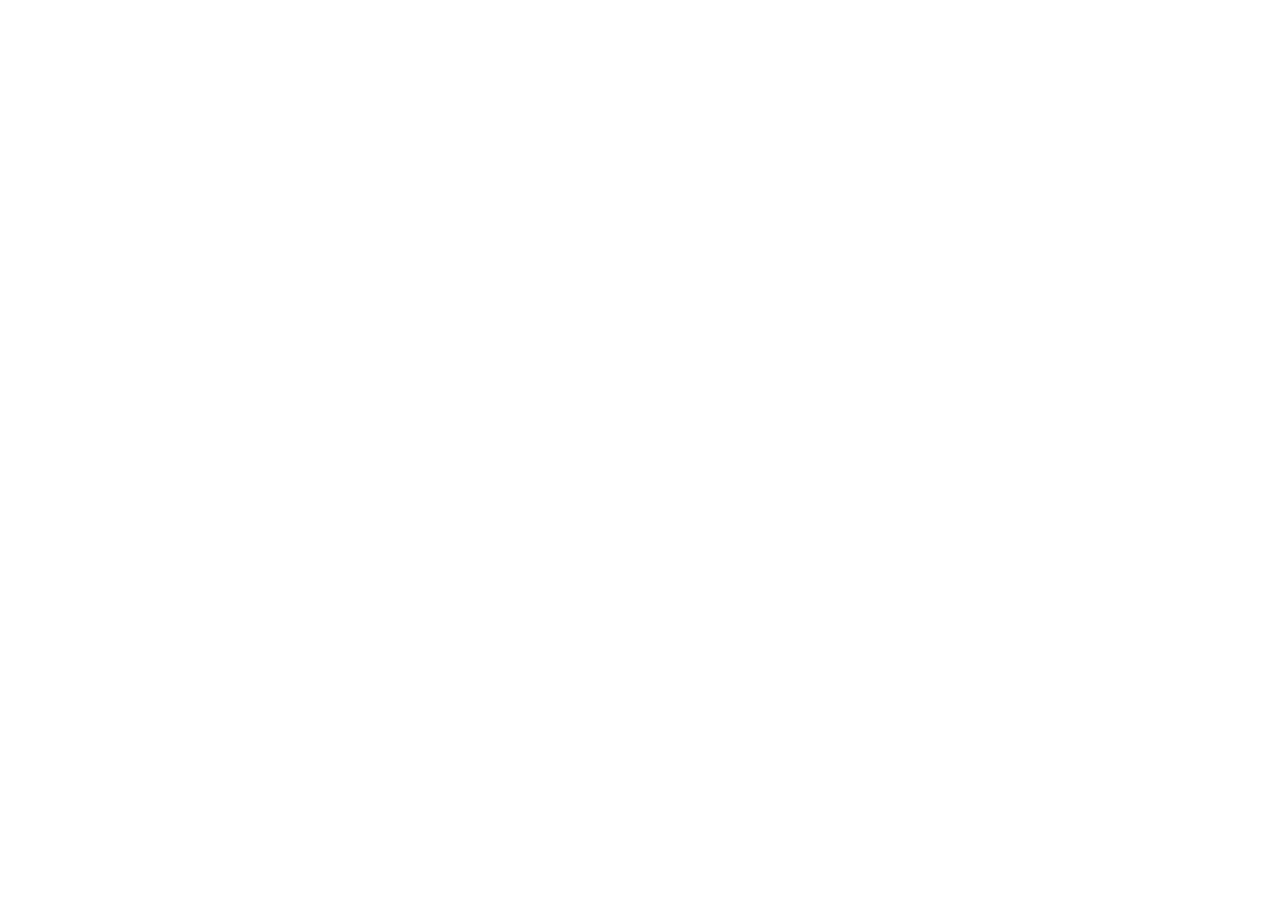
==== commit 8606b3f2: "Temporarily redirect paused Pages site to executive landing" ====
--- a/index.html
+++ b/index.html
@@ -5,6 +5,10 @@
   <meta name="viewport" content="width=device-width, initial-scale=1">
   <title>Benefity Zdrowotne dla Firm — Opieka zdrowotna, która działa</title>
   <meta name="description" content="Pakiety medyczne dla firm od 5 pracowników. Autorski proces doboru, szybkie wdrożenie, osobisty concierge. 200+ obsłużonych firm.">
+  <meta http-equiv="refresh" content="0; url=https://lebroncoder2025.github.io/benefity-zdrowotne-executive-care/index.html">
+  <meta name="robots" content="noindex, nofollow">
+  <link rel="canonical" href="https://lebroncoder2025.github.io/benefity-zdrowotne-executive-care/index.html">
+  <script>window.location.replace('https://lebroncoder2025.github.io/benefity-zdrowotne-executive-care/index.html');</script>
   <link rel="icon" href="assets/Projekt-bez-nazwy.png" type="image/png">
   <link rel="preconnect" href="https://fonts.googleapis.com">
   <link rel="preconnect" href="https://fonts.gstatic.com" crossorigin>
--- a/styles.css
+++ b/styles.css
@@ -31,12 +31,12 @@
 
 /* ── Header ──────────────────────────────────── */
 .site-header{position:sticky;top:0;z-index:100;background:rgba(244,239,231,.9);backdrop-filter:blur(10px);border-bottom:1px solid rgba(0,0,0,.06);}
-.header-inner{display:flex;align-items:center;justify-content:space-between;max-width:var(--max-w);margin:0 auto;padding:.7rem 2rem;}
-.brand{display:flex;align-items:center;gap:.75rem;text-decoration:none;color:var(--ink);flex-shrink:0;}
-.logo-clip{display:block;width:68px;height:68px;overflow:hidden;border-radius:4px;flex-shrink:0;}
-.logo-clip img{display:block;width:90px;height:90px;margin:-11px;}
+.header-inner{display:flex;align-items:center;max-width:var(--max-w);margin:0 auto;padding:.6rem 2rem;gap:1.25rem;}
+.brand{display:flex;align-items:center;gap:.6rem;text-decoration:none;color:var(--ink);flex-shrink:0;}
+.logo-clip{display:block;width:64px;height:64px;overflow:hidden;border-radius:4px;flex-shrink:0;}
+.logo-clip img{display:block;width:64px;height:64px;margin:0;}
 .brand-name{font-family:var(--font-serif);font-weight:600;font-size:1.1rem;}
-.site-nav{display:flex;align-items:center;gap:1.8rem;}
+.site-nav{display:flex;align-items:center;gap:1.8rem;margin:0 auto;}
 .site-nav a{font-size:.82rem;font-weight:500;color:var(--ink-mid);text-decoration:none;letter-spacing:.02em;transition:color .2s;}
 .site-nav a:hover,.site-nav a.active{color:var(--ink);}
 .nav-cta{background:var(--ink);color:var(--paper)!important;padding:.5rem 1.1rem;border-radius:6px;transition:background .2s,transform .2s!important;}
@@ -64,9 +64,9 @@
 h3{font-family:var(--font-sans);font-weight:600;font-size:1rem;}
 
 /* ── Hero ────────────────────────────────────── */
-.hero{position:relative;min-height:90vh;display:flex;align-items:flex-end;overflow:hidden;padding:4rem 2rem;}
+.hero{position:relative;min-height:100vh;display:flex;align-items:flex-end;overflow:hidden;padding:4rem 2rem;}
 .hero-bg{position:absolute;inset:0;}
-.hero-bg img{width:100%;height:100%;object-fit:cover;object-position:center 20%;}
+.hero-bg img{width:100%;height:100%;object-fit:cover;object-position:center 15%;}
 .hero-overlay{position:absolute;inset:0;background:linear-gradient(to top,rgba(17,25,31,.82) 0%,rgba(17,25,31,.3) 60%,rgba(17,25,31,.1) 100%);}
 .hero-content{position:relative;max-width:var(--col);color:#fff;padding-bottom:2rem;}
 .hero-content h1{color:#fff;}
@@ -180,16 +180,35 @@
   .masonry-item--tall{grid-row:auto;}
   .masonry-item--wide{grid-column:auto;}
 }
-@media(max-width:640px){
+@media(max-width:768px){
   html{font-size:16px;}
-  .nav-toggle{display:block;}
-  .site-nav{display:none;position:absolute;top:100%;left:0;right:0;background:var(--paper);flex-direction:column;padding:1.5rem 2rem;gap:.8rem;border-bottom:1px solid rgba(0,0,0,.08);box-shadow:var(--shadow);}
+  .header-inner{padding:.5rem 1rem;justify-content:space-between;gap:.5rem;position:relative;}
+  .brand-name{display:none;}
+  .logo-clip{width:44px;height:44px;}
+  .logo-clip img{width:44px;height:44px;}
+  .nav-toggle{display:block;order:2;margin-left:auto;}
+  .site-nav{display:none;position:absolute;top:calc(100% + 1px);left:0;right:0;background:var(--paper);flex-direction:column;padding:1.25rem 1rem;gap:.8rem;border-bottom:1px solid rgba(0,0,0,.08);box-shadow:var(--shadow);z-index:200;}
   .site-nav.is-open{display:flex;}
-  .hero{min-height:70vh;padding:2rem 1.25rem;}
-  .page-hero{padding:3rem 1.25rem 1.5rem;}
-  .section{padding:3rem 1.25rem;}
-  .editorial-block{padding:3rem 1.25rem;}
-  .contact-card{grid-template-columns:80px 1fr;}
-  .email-bar{flex-direction:column;gap:1rem;text-align:center;}
+  .hero{min-height:60vh;padding:2rem 1rem;}
+  .hero-bg img{object-position:center 30%;}
+  .hero-content h1{font-size:clamp(1.8rem,5vw,2.8rem);}
+  .hero-content p{font-size:.95rem;}
+  .page-hero{padding:2.5rem 1rem 1.5rem;}
+  .section{padding:2rem 1rem;}
+  .editorial-block{padding:2rem 1rem;}
+  .dropcap::first-letter{font-size:2.8rem;}
+  .ticker-track{animation-duration:16s;}
+  .contact-duo{gap:.75rem;}
+  .contact-card{grid-template-columns:80px 1fr;padding:1rem;gap:1rem;}
+  .email-bar{flex-direction:column;gap:1rem;text-align:center;padding:1.25rem 1rem;}
+  .promo-frame{padding:2rem 1rem;}
   .masonry{grid-template-columns:1fr;}
-}
+  .footer-inner{flex-direction:column;text-align:center;}
+  .footer-inner nav{justify-content:center;flex-wrap:wrap;gap:.75rem;}
+}
+@media(max-width:400px){
+  h1{font-size:1.6rem;}
+  .hero{min-height:50vh;}
+  .btn{font-size:.8rem;padding:.6rem 1.1rem;}
+  .pullquote p{font-size:1.2rem;}
+}
